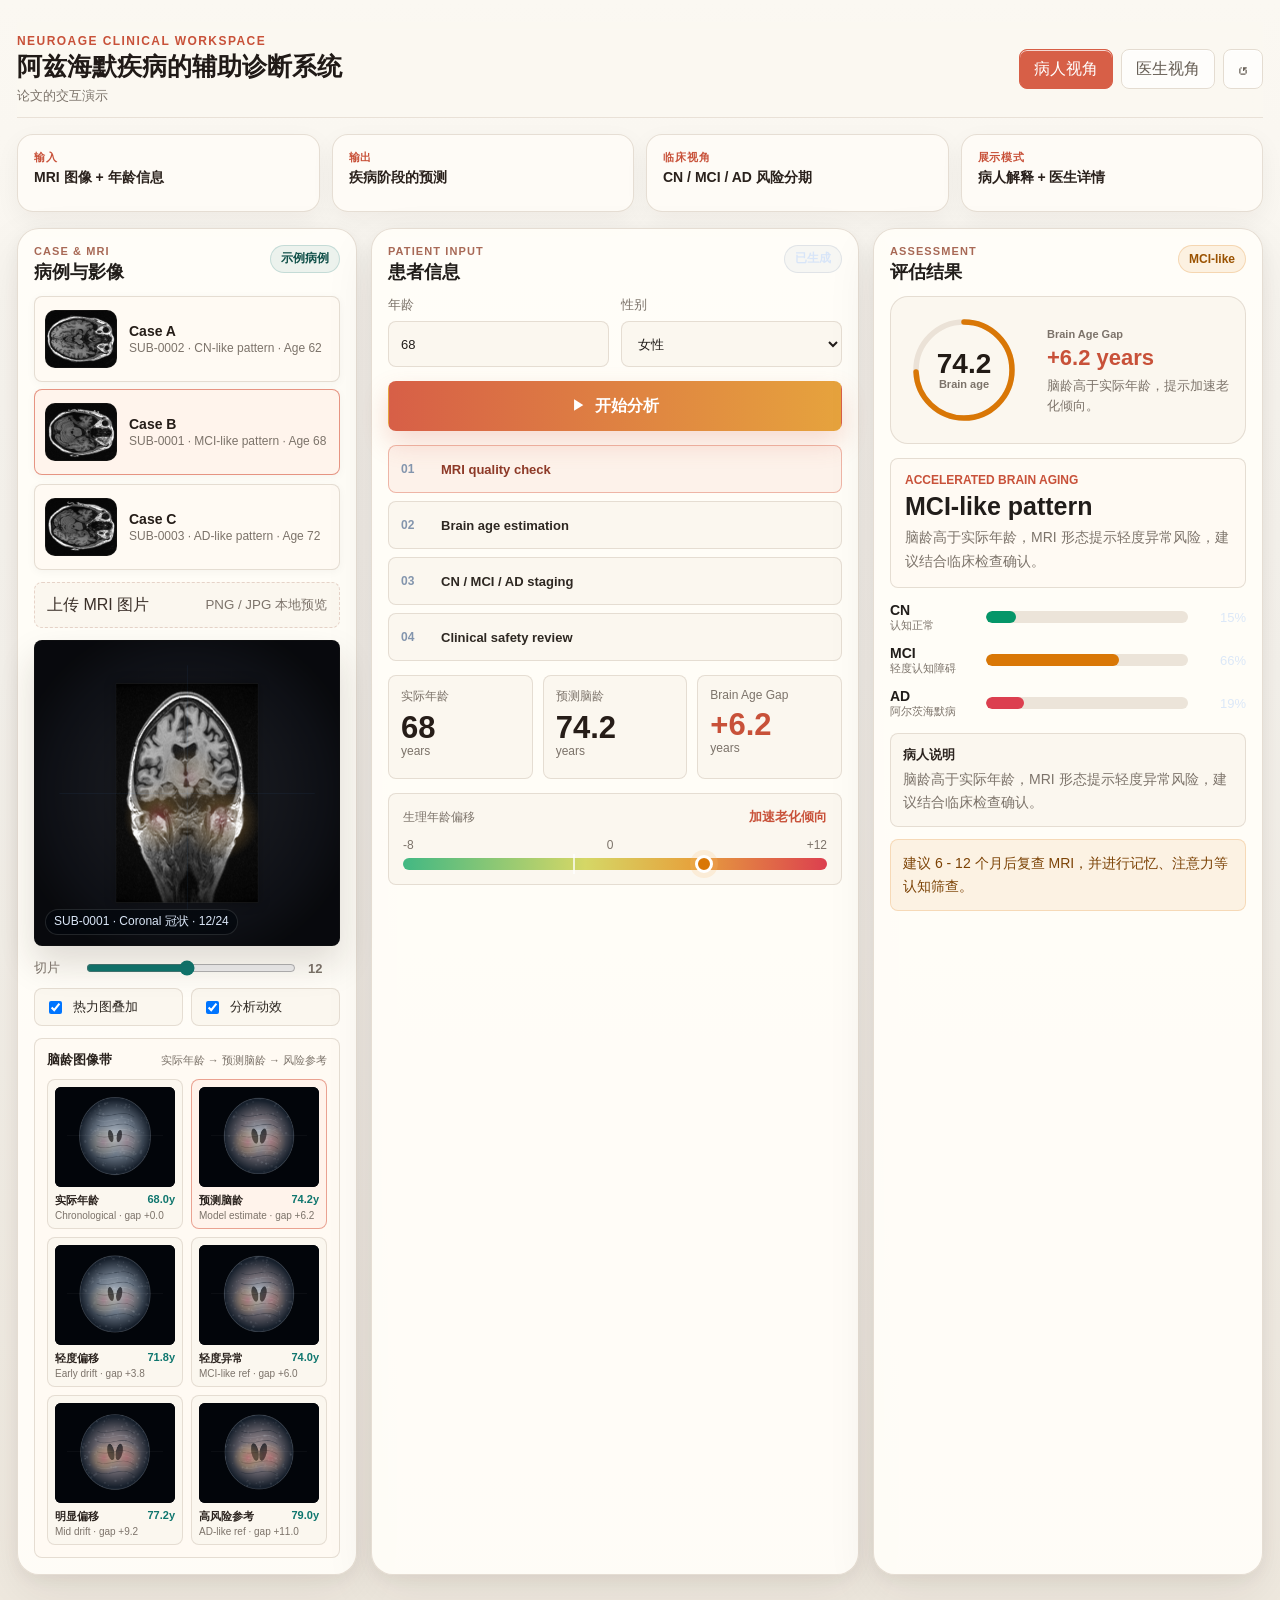
==== miccai-demo/index.html @ 07d7e616 "Add MICCAI demo page" ====
<!DOCTYPE html>
<html lang="zh-CN">
<head>
  <meta charset="UTF-8" />
  <meta name="viewport" content="width=device-width, initial-scale=1.0" />
  <title>阿兹海默疾病的辅助诊断系统</title>
  <link rel="icon" href="data:image/svg+xml,%3Csvg xmlns='http://www.w3.org/2000/svg' viewBox='0 0 64 64'%3E%3Crect width='64' height='64' rx='14' fill='%23101a2b'/%3E%3Cpath d='M18 36c0-10 7-18 16-18s16 8 16 18-7 16-16 16-16-6-16-16Z' fill='%2334d1c3' fill-opacity='.2'/%3E%3Cpath d='M26 42c0-5 3-10 6-10s6 5 6 10-3 8-6 8-6-3-6-8Z' fill='%234da3ff'/%3E%3Cpath d='M32 16v32' stroke='%23e9f1fb' stroke-width='2' stroke-linecap='round' opacity='.5'/%3E%3C/svg%3E" />
  <link rel="stylesheet" href="./styles.css" />
</head>
<body>
  <div class="app">
    <header class="topbar">
      <div>
        <p class="product-kicker">NeuroAge Clinical Workspace</p>
        <h1>阿兹海默疾病的辅助诊断系统</h1>
        <p class="top-subtitle">论文的交互演示</p>
      </div>
      <div class="top-actions" aria-label="视角切换">
        <button class="mode-button active" type="button" data-view="patient">病人视角</button>
        <button class="mode-button" type="button" data-view="doctor">医生视角</button>
        <button class="icon-button" id="resetBtn" type="button" title="重置病例">↺</button>
      </div>
    </header>

    <section class="intro-panel" aria-label="产品说明">
      <div>
        <span>输入</span>
        <strong>MRI 图像 + 年龄信息</strong>
      </div>
      <div>
        <span>输出</span>
        <strong>疾病阶段的预测</strong>
      </div>
      <div>
        <span>临床视角</span>
        <strong>CN / MCI / AD 风险分期</strong>
      </div>
      <div>
        <span>展示模式</span>
        <strong>病人解释 + 医生详情</strong>
      </div>
    </section>

    <main class="workspace">
      <aside class="panel case-panel" aria-label="病例与影像">
        <div class="panel-head">
          <div>
            <span class="section-label">Case & MRI</span>
            <h2>病例与影像</h2>
          </div>
          <span class="status-chip" id="dataMode">示例病例</span>
        </div>

        <div class="case-list" id="caseList"></div>

        <label class="upload-target" for="mriUpload">
          <span>上传 MRI 图片</span>
          <small>PNG / JPG 本地预览</small>
        </label>
        <input id="mriUpload" type="file" accept="image/*" hidden />

        <div class="viewer-shell">
          <canvas id="mriCanvas" width="680" height="680" aria-label="MRI 影像预览"></canvas>
          <div class="viewer-badge" id="viewerBadge">Axial slice 12 / 24</div>
        </div>

        <div class="control-row">
          <label for="sliceRange">切片</label>
          <input id="sliceRange" type="range" min="1" max="24" value="12" />
          <strong id="sliceValue">12</strong>
        </div>

        <div class="switch-grid">
          <label class="switch-line">
            <input id="heatmapToggle" type="checkbox" checked />
            <span>热力图叠加</span>
          </label>
          <label class="switch-line">
            <input id="motionToggle" type="checkbox" checked />
            <span>分析动效</span>
          </label>
        </div>

        <div class="brain-gallery">
          <div class="gallery-head">
            <span>脑龄图像带</span>
            <small id="atlasHint">实际年龄 → 预测脑龄 → 风险参考</small>
          </div>
          <div class="thumbnail-grid" id="brainAgeGallery" aria-label="脑龄图像缩略图"></div>
        </div>
      </aside>

      <section class="panel input-panel" aria-label="患者信息与分析">
        <div class="panel-head">
          <div>
            <span class="section-label">Patient Input</span>
            <h2>患者信息</h2>
          </div>
          <span class="status-chip quiet" id="analysisState">待分析</span>
        </div>

        <div class="form-grid">
          <label class="field">
            <span>年龄</span>
            <input id="ageInput" type="number" min="35" max="95" value="68" />
          </label>
          <label class="field">
            <span>性别</span>
            <select id="sexInput">
              <option value="female">女性</option>
              <option value="male">男性</option>
            </select>
          </label>
        </div>

        <button class="primary-button" id="analyzeBtn" type="button">
          <span class="play-mark">▶</span>
          开始分析
        </button>

        <div class="pipeline" id="pipeline">
          <div class="pipeline-step active" data-step="0">
            <span>01</span>
            <strong>MRI quality check</strong>
          </div>
          <div class="pipeline-step" data-step="1">
            <span>02</span>
            <strong>Brain age estimation</strong>
          </div>
          <div class="pipeline-step" data-step="2">
            <span>03</span>
            <strong>CN / MCI / AD staging</strong>
          </div>
          <div class="pipeline-step" data-step="3">
            <span>04</span>
            <strong>Clinical safety review</strong>
          </div>
        </div>

        <div class="metrics-strip">
          <div class="metric-tile">
            <span>实际年龄</span>
            <strong id="chronAge">68</strong>
            <small>years</small>
          </div>
          <div class="metric-tile">
            <span>预测脑龄</span>
            <strong id="brainAge">74.2</strong>
            <small>years</small>
          </div>
          <div class="metric-tile accent">
            <span>Brain Age Gap</span>
            <strong id="brainGap">+6.2</strong>
            <small>years</small>
          </div>
        </div>

        <div class="brain-age-track">
          <div class="track-head">
            <span>生理年龄偏移</span>
            <strong id="gapLabel">加速老化倾向</strong>
          </div>
          <div class="axis">
            <span>-8</span>
            <span>0</span>
            <span>+12</span>
          </div>
          <div class="track">
            <div class="zero-line"></div>
            <div class="gap-marker" id="gapMarker"></div>
          </div>
        </div>
      </section>

      <aside class="panel result-panel" aria-label="评估结果">
        <div class="panel-head">
          <div>
            <span class="section-label">Assessment</span>
            <h2>评估结果</h2>
          </div>
          <span class="risk-chip" id="riskChip">MCI-like</span>
        </div>

        <div class="age-summary-card">
          <div class="age-ring">
            <svg viewBox="0 0 150 150" aria-hidden="true">
              <circle cx="75" cy="75" r="61" class="age-ring-bg"></circle>
              <circle cx="75" cy="75" r="61" class="age-ring-fg" id="ageArc"></circle>
            </svg>
            <div class="age-ring-center">
              <strong id="ringAge">74.2</strong>
              <span>Brain age</span>
            </div>
          </div>
          <div class="age-summary-copy">
            <span>Brain Age Gap</span>
            <strong id="ringGap">+6.2 years</strong>
            <p id="ringCopy">脑龄高于实际年龄，提示加速老化倾向。</p>
          </div>
        </div>

        <div class="result-hero">
          <span id="stateLabel">Accelerated brain aging</span>
          <strong id="finalLabel">MCI-like pattern</strong>
          <p id="summaryText">当前 MRI 形态与脑龄偏移提示轻度异常风险，建议结合认知量表和临床检查进一步评估。</p>
        </div>

        <div class="probability-panel">
          <div class="prob-row">
            <div><strong>CN</strong><span>认知正常</span></div>
            <div class="bar"><i id="barCN"></i></div>
            <em id="probCN">18%</em>
          </div>
          <div class="prob-row">
            <div><strong>MCI</strong><span>轻度认知障碍</span></div>
            <div class="bar"><i id="barMCI"></i></div>
            <em id="probMCI">63%</em>
          </div>
          <div class="prob-row">
            <div><strong>AD</strong><span>阿尔茨海默病</span></div>
            <div class="bar"><i id="barAD"></i></div>
            <em id="probAD">19%</em>
          </div>
        </div>

        <div class="view-panel" id="patientView">
          <div class="clinical-note">
            <strong>病人说明</strong>
            <p id="patientNote">这不是临床诊断，而是基于 MRI 形态和年龄信息生成的脑健康风险提示。</p>
          </div>
          <div class="recommendation" id="patientRecommendation">建议 6 - 12 个月后复查 MRI，并进行记忆、注意力等认知筛查。</div>
        </div>

        <div class="view-panel hidden" id="doctorView">
          <div class="doctor-grid">
            <div><span>置信度</span><strong id="confidenceVal">0.81</strong></div>
            <div><span>AD 排除 NPV</span><strong id="npvVal">96.5%</strong></div>
            <div><span>严重错分风险</span><strong id="catRiskVal">2.1%</strong></div>
            <div><span>Clinical cost</span><strong id="costVal">0.143</strong></div>
          </div>
          <div class="doctor-detail">
            <strong>关注区域</strong>
            <p id="regionText">海马旁回、内侧颞叶、侧脑室周围区域。</p>
          </div>
          <div class="doctor-detail">
            <strong>个体化提示</strong>
            <p id="promptText">Female subject, age 68, undergoing brain MRI for cognitive assessment.</p>
          </div>
          <div class="region-grid" id="regionGrid" aria-label="脑区归因"></div>
        </div>
      </aside>
    </main>
  </div>

  <script src="./app.js"></script>
</body>
</html>
---- miccai-demo/styles.css ----
:root {
  --bg: #08111f;
  --panel: #101a2b;
  --panel-soft: #142033;
  --text: #e9f1fb;
  --muted: #91a2ba;
  --line: #25334a;
  --blue: #4da3ff;
  --cyan: #34d1c3;
  --green: #56d889;
  --amber: #ffbd6a;
  --red: #ff6678;
  --shadow: 0 18px 42px rgba(0, 0, 0, .28);
}

* {
  box-sizing: border-box;
}

html,
body {
  min-height: 100%;
}

body {
  margin: 0;
  color: var(--text);
  background: #08111f;
  font-family: Inter, -apple-system, BlinkMacSystemFont, "Segoe UI", "PingFang SC", "Microsoft YaHei", sans-serif;
  letter-spacing: 0;
}

button,
input,
select {
  font: inherit;
}

button {
  cursor: pointer;
}

.app {
  width: min(1480px, calc(100vw - 32px));
  margin: 0 auto;
  padding: 22px 0 28px;
}

.topbar {
  display: flex;
  align-items: center;
  justify-content: space-between;
  gap: 18px;
  min-height: 78px;
  margin-bottom: 16px;
}

.product-kicker {
  margin: 0 0 4px;
  color: var(--cyan);
  font-size: 12px;
  font-weight: 700;
  text-transform: uppercase;
}

h1,
h2 {
  margin: 0;
  line-height: 1.15;
  letter-spacing: 0;
}

h1 {
  font-size: 26px;
  font-weight: 760;
}

h2 {
  font-size: 18px;
}

.top-actions {
  display: flex;
  align-items: center;
  gap: 8px;
  flex-wrap: wrap;
}

.mode-button,
.icon-button,
.primary-button {
  border: 1px solid var(--line);
  color: var(--text);
  background: #111c2e;
  border-radius: 8px;
  min-height: 40px;
}

.mode-button {
  padding: 0 14px;
  color: var(--muted);
}

.mode-button.active {
  color: #07121d;
  background: var(--cyan);
  border-color: var(--cyan);
}

.icon-button {
  width: 40px;
  font-size: 20px;
}

.workspace {
  display: grid;
  grid-template-columns: 320px minmax(420px, 1fr) 390px;
  gap: 14px;
}

.panel {
  background: linear-gradient(180deg, #101a2b, #0c1524);
  border: 1px solid var(--line);
  border-radius: 8px;
  box-shadow: var(--shadow);
  padding: 16px;
  min-width: 0;
}

.panel-head {
  display: flex;
  align-items: flex-start;
  justify-content: space-between;
  gap: 12px;
  margin-bottom: 14px;
}

.section-label {
  display: block;
  color: var(--muted);
  font-size: 11px;
  font-weight: 700;
  text-transform: uppercase;
  margin-bottom: 5px;
}

.status-chip,
.risk-chip {
  display: inline-flex;
  align-items: center;
  justify-content: center;
  min-height: 28px;
  padding: 0 10px;
  white-space: nowrap;
  color: #dff9f5;
  background: rgba(52, 209, 195, .12);
  border: 1px solid rgba(52, 209, 195, .28);
  border-radius: 999px;
  font-size: 12px;
  font-weight: 700;
}

.status-chip.quiet {
  color: #d8e5f8;
  background: rgba(145, 162, 186, .08);
  border-color: rgba(145, 162, 186, .22);
}

.risk-chip.high {
  color: #ffe3e7;
  background: rgba(255, 102, 120, .13);
  border-color: rgba(255, 102, 120, .38);
}

.risk-chip.medium {
  color: #fff0dd;
  background: rgba(255, 189, 106, .13);
  border-color: rgba(255, 189, 106, .35);
}

.risk-chip.low {
  color: #e7fff0;
  background: rgba(86, 216, 137, .13);
  border-color: rgba(86, 216, 137, .35);
}

.case-list {
  display: grid;
  gap: 8px;
  margin-bottom: 12px;
}

.case-button {
  width: 100%;
  border: 1px solid var(--line);
  border-radius: 8px;
  background: rgba(255, 255, 255, .03);
  color: var(--text);
  padding: 11px 12px;
  text-align: left;
  transition: .18s ease;
}

.case-button strong {
  display: block;
  font-size: 14px;
  margin-bottom: 2px;
}

.case-button span {
  color: var(--muted);
  font-size: 12px;
}

.case-button.active,
.case-button:hover {
  border-color: rgba(77, 163, 255, .65);
  background: rgba(77, 163, 255, .09);
}

.upload-target {
  display: flex;
  align-items: center;
  justify-content: space-between;
  gap: 10px;
  min-height: 46px;
  margin-bottom: 12px;
  padding: 0 12px;
  border: 1px dashed rgba(145, 162, 186, .42);
  border-radius: 8px;
  background: rgba(255, 255, 255, .025);
  color: #dce8f8;
  cursor: pointer;
}

.upload-target small {
  color: var(--muted);
}

.viewer-shell {
  position: relative;
  overflow: hidden;
  border: 1px solid var(--line);
  border-radius: 8px;
  background: #02050a;
  aspect-ratio: 1;
}

#mriCanvas {
  display: block;
  width: 100%;
  height: 100%;
}

.viewer-badge {
  position: absolute;
  left: 10px;
  bottom: 10px;
  min-height: 26px;
  padding: 3px 8px;
  border-radius: 999px;
  color: #dbe7f8;
  background: rgba(2, 6, 12, .68);
  border: 1px solid rgba(255, 255, 255, .12);
  font-size: 12px;
}

.control-row {
  display: grid;
  grid-template-columns: 40px 1fr 32px;
  align-items: center;
  gap: 10px;
  margin-top: 12px;
  color: var(--muted);
  font-size: 13px;
}

input[type="range"] {
  accent-color: var(--cyan);
}

.switch-grid {
  display: grid;
  grid-template-columns: 1fr 1fr;
  gap: 8px;
  margin-top: 10px;
}

.switch-line {
  display: flex;
  align-items: center;
  gap: 8px;
  min-height: 38px;
  padding: 0 10px;
  border: 1px solid var(--line);
  border-radius: 8px;
  color: #d9e5f5;
  background: rgba(255, 255, 255, .03);
  font-size: 13px;
}

.brain-gallery {
  margin-top: 12px;
  padding: 12px;
  border: 1px solid var(--line);
  border-radius: 8px;
  background: rgba(255, 255, 255, .025);
}

.gallery-head {
  display: flex;
  align-items: center;
  justify-content: space-between;
  gap: 10px;
  margin-bottom: 10px;
}

.gallery-head span {
  color: #dce8f8;
  font-size: 13px;
  font-weight: 800;
}

.gallery-head small {
  color: var(--muted);
  font-size: 11px;
  text-align: right;
}

.thumbnail-grid {
  display: grid;
  grid-template-columns: repeat(2, minmax(0, 1fr));
  gap: 8px;
}

.thumb-card {
  min-width: 0;
  padding: 7px;
  border: 1px solid rgba(145, 162, 186, .22);
  border-radius: 8px;
  background: rgba(8, 17, 31, .65);
  color: var(--text);
  text-align: left;
  transition: .18s ease;
}

.thumb-card:hover,
.thumb-card.active {
  border-color: rgba(52, 209, 195, .62);
  background: rgba(52, 209, 195, .08);
}

.thumb-card canvas {
  display: block;
  width: 100%;
  aspect-ratio: 1.2;
  border-radius: 6px;
  background: #02050a;
}

.thumb-title {
  display: flex;
  justify-content: space-between;
  gap: 6px;
  margin-top: 6px;
  color: #e5eefc;
  font-size: 11px;
  font-weight: 800;
}

.thumb-title em {
  color: var(--cyan);
  font-style: normal;
  white-space: nowrap;
}

.thumb-sub {
  display: block;
  margin-top: 2px;
  color: var(--muted);
  font-size: 10px;
  white-space: nowrap;
  overflow: hidden;
  text-overflow: ellipsis;
}

.form-grid {
  display: grid;
  grid-template-columns: 1fr 1fr;
  gap: 12px;
}

.field {
  display: grid;
  gap: 7px;
  color: var(--muted);
  font-size: 13px;
}

.field input,
.field select {
  width: 100%;
  min-height: 46px;
  padding: 0 12px;
  border: 1px solid var(--line);
  border-radius: 8px;
  color: var(--text);
  background: #0c1524;
  outline: none;
}

.field input:focus,
.field select:focus {
  border-color: rgba(77, 163, 255, .72);
}

.primary-button {
  display: flex;
  align-items: center;
  justify-content: center;
  gap: 10px;
  width: 100%;
  min-height: 50px;
  margin: 14px 0;
  border-color: rgba(52, 209, 195, .4);
  color: #06131b;
  background: linear-gradient(90deg, var(--cyan), #78e0a0);
  font-weight: 800;
}

.primary-button:disabled {
  cursor: wait;
  opacity: .68;
}

.play-mark {
  font-size: 13px;
}

.pipeline {
  display: grid;
  gap: 8px;
}

.pipeline-step {
  display: grid;
  grid-template-columns: 40px 1fr;
  align-items: center;
  min-height: 48px;
  padding: 0 12px;
  border: 1px solid var(--line);
  border-radius: 8px;
  color: var(--muted);
  background: rgba(255, 255, 255, .025);
  transition: .18s ease;
}

.pipeline-step span {
  font-size: 12px;
  font-weight: 800;
  color: #8395ad;
}

.pipeline-step strong {
  font-size: 13px;
  color: inherit;
}

.pipeline-step.active {
  color: #e9fbff;
  border-color: rgba(77, 163, 255, .52);
  background: rgba(77, 163, 255, .09);
}

.pipeline-step.done {
  color: #e7fff0;
  border-color: rgba(86, 216, 137, .36);
  background: rgba(86, 216, 137, .08);
}

.metrics-strip {
  display: grid;
  grid-template-columns: repeat(3, 1fr);
  gap: 10px;
  margin-top: 14px;
}

.metric-tile {
  min-height: 104px;
  padding: 12px;
  border: 1px solid var(--line);
  border-radius: 8px;
  background: rgba(255, 255, 255, .03);
}

.metric-tile span,
.metric-tile small {
  display: block;
  color: var(--muted);
  font-size: 12px;
}

.metric-tile strong {
  display: block;
  margin: 7px 0 1px;
  font-size: 31px;
  line-height: 1;
  letter-spacing: 0;
}

.metric-tile.accent strong {
  color: var(--amber);
}

.brain-age-track {
  margin-top: 14px;
  padding: 14px;
  border: 1px solid var(--line);
  border-radius: 8px;
  background: rgba(255, 255, 255, .025);
}

.track-head,
.axis {
  display: flex;
  align-items: center;
  justify-content: space-between;
  gap: 10px;
}

.track-head span,
.axis {
  color: var(--muted);
  font-size: 12px;
}

.track-head strong {
  color: #f9e1bc;
  font-size: 13px;
}

.axis {
  margin: 12px 0 6px;
}

.track {
  position: relative;
  height: 12px;
  border-radius: 999px;
  background: linear-gradient(90deg, var(--green), #d6e36a 42%, var(--amber) 68%, var(--red));
}

.zero-line {
  position: absolute;
  left: 40%;
  top: -4px;
  width: 2px;
  height: 20px;
  background: #fff;
  opacity: .72;
}

.gap-marker {
  position: absolute;
  top: 50%;
  left: 65%;
  width: 18px;
  height: 18px;
  border: 3px solid #fff;
  border-radius: 50%;
  background: var(--amber);
  transform: translate(-50%, -50%);
  box-shadow: 0 0 0 5px rgba(255, 189, 106, .18);
}

.result-hero {
  padding: 14px;
  border: 1px solid var(--line);
  border-radius: 8px;
  background: #0c1524;
}

.result-hero span {
  display: block;
  color: var(--cyan);
  font-size: 12px;
  font-weight: 800;
  text-transform: uppercase;
}

.result-hero strong {
  display: block;
  margin: 5px 0 6px;
  font-size: 25px;
  line-height: 1.12;
}

.result-hero p,
.clinical-note p,
.doctor-detail p {
  margin: 0;
  color: var(--muted);
  font-size: 14px;
  line-height: 1.65;
}

.probability-panel {
  display: grid;
  gap: 12px;
  margin: 14px 0;
}

.prob-row {
  display: grid;
  grid-template-columns: 86px 1fr 48px;
  align-items: center;
  gap: 10px;
}

.prob-row div:first-child strong,
.prob-row div:first-child span {
  display: block;
}

.prob-row div:first-child strong {
  font-size: 14px;
}

.prob-row div:first-child span {
  color: var(--muted);
  font-size: 11px;
}

.bar {
  overflow: hidden;
  height: 12px;
  border-radius: 999px;
  background: rgba(255, 255, 255, .08);
}

.bar i {
  display: block;
  width: 0;
  height: 100%;
  border-radius: inherit;
  transition: width .42s ease;
}

#barCN {
  background: var(--green);
}

#barMCI {
  background: var(--amber);
}

#barAD {
  background: var(--red);
}

.prob-row em {
  color: #dce8f8;
  font-style: normal;
  font-size: 13px;
  text-align: right;
}

.view-panel {
  display: grid;
  gap: 12px;
}

.hidden {
  display: none;
}

.clinical-note,
.recommendation,
.doctor-detail {
  padding: 12px;
  border: 1px solid var(--line);
  border-radius: 8px;
  background: rgba(255, 255, 255, .025);
}

.clinical-note strong,
.doctor-detail strong {
  display: block;
  margin-bottom: 4px;
  color: #dce8f8;
  font-size: 13px;
}

.recommendation {
  color: #f6e5cb;
  background: rgba(255, 189, 106, .08);
  border-color: rgba(255, 189, 106, .24);
  font-size: 14px;
  line-height: 1.65;
}

.doctor-grid {
  display: grid;
  grid-template-columns: 1fr 1fr;
  gap: 8px;
}

.doctor-grid div {
  min-height: 76px;
  padding: 10px;
  border: 1px solid var(--line);
  border-radius: 8px;
  background: rgba(255, 255, 255, .025);
}

.doctor-grid span {
  display: block;
  color: var(--muted);
  font-size: 12px;
}

.doctor-grid strong {
  display: block;
  margin-top: 7px;
  font-size: 22px;
}

.motion .metric-tile,
.motion .result-hero,
.motion .probability-panel,
.motion .view-panel {
  animation: liftIn .32s ease both;
}

@keyframes liftIn {
  from {
    opacity: .45;
    transform: translateY(5px);
  }
  to {
    opacity: 1;
    transform: translateY(0);
  }
}

@media (max-width: 1160px) {
  .workspace {
    grid-template-columns: 310px 1fr;
  }

  .result-panel {
    grid-column: 1 / -1;
  }
}

@media (max-width: 820px) {
  .app {
    width: min(100vw - 20px, 720px);
    padding-top: 14px;
  }

  .topbar,
  .workspace {
    display: grid;
    grid-template-columns: 1fr;
  }

  .top-actions {
    justify-content: stretch;
  }

  .mode-button {
    flex: 1;
  }

  h1 {
    font-size: 22px;
  }

  .form-grid,
  .metrics-strip,
  .switch-grid,
  .thumbnail-grid,
  .doctor-grid {
    grid-template-columns: 1fr;
  }

  .prob-row {
    grid-template-columns: 74px 1fr 42px;
  }
}

/* Reference-inspired visual fusion */
:root {
  --bg: #f6f3ed;
  --panel: #fffdf8;
  --panel-soft: #f7f2ea;
  --text: #211d1a;
  --muted: #7c736a;
  --line: #e4dcd1;
  --blue: #2563eb;
  --cyan: #0f766e;
  --green: #059669;
  --amber: #d97706;
  --red: #dc3f4f;
  --shadow: 0 18px 50px rgba(38, 28, 18, .08), 0 5px 16px rgba(38, 28, 18, .05);
}

body {
  color: var(--text);
  background:
    linear-gradient(180deg, #fbf8f2 0%, #f6f3ed 42%, #efe9df 100%);
}

.app {
  width: min(1360px, calc(100vw - 34px));
}

.topbar {
  position: sticky;
  top: 0;
  z-index: 30;
  min-height: 72px;
  padding: 12px 0;
  background: rgba(251, 248, 242, .86);
  backdrop-filter: blur(18px);
  border-bottom: 1px solid rgba(228, 220, 209, .82);
}

.product-kicker {
  color: #c85139;
  letter-spacing: .12em;
}

h1 {
  font-size: 25px;
  color: #201a17;
}

.top-subtitle {
  margin: 6px 0 0;
  max-width: 620px;
  color: var(--muted);
  font-size: 13px;
}

.mode-button,
.icon-button {
  background: rgba(255, 255, 255, .72);
  border-color: var(--line);
  color: #665e55;
  box-shadow: 0 1px 0 rgba(255, 255, 255, .75) inset;
}

.mode-button.active {
  color: #fff;
  background: #d75f47;
  border-color: #d75f47;
}

.intro-panel {
  display: grid;
  grid-template-columns: repeat(4, minmax(0, 1fr));
  gap: 12px;
  margin: 8px 0 16px;
}

.intro-panel div {
  min-height: 78px;
  padding: 15px 16px;
  border: 1px solid rgba(228, 220, 209, .92);
  border-radius: 16px;
  background: rgba(255, 253, 248, .76);
  box-shadow: 0 8px 24px rgba(38, 28, 18, .05);
}

.intro-panel span {
  display: block;
  color: #c85139;
  font-size: 11px;
  font-weight: 800;
  letter-spacing: .08em;
  text-transform: uppercase;
  margin-bottom: 4px;
}

.intro-panel strong {
  display: block;
  color: #2a211c;
  font-size: 14px;
}

.workspace {
  grid-template-columns: 340px minmax(430px, 1fr) 390px;
  align-items: stretch;
}

.panel {
  background: rgba(255, 253, 248, .94);
  border-color: rgba(228, 220, 209, .95);
  border-radius: 22px;
  box-shadow: var(--shadow);
}

.section-label {
  color: #a86956;
  letter-spacing: .1em;
}

.status-chip,
.risk-chip {
  color: #0f4f48;
  background: rgba(15, 118, 110, .08);
  border-color: rgba(15, 118, 110, .18);
}

.risk-chip.medium {
  color: #9a5200;
  background: rgba(217, 119, 6, .09);
  border-color: rgba(217, 119, 6, .22);
}

.risk-chip.high {
  color: #b91c2b;
  background: rgba(220, 63, 79, .09);
  border-color: rgba(220, 63, 79, .24);
}

.case-list {
  grid-template-columns: 1fr;
}

.case-button {
  display: grid;
  grid-template-columns: 72px 1fr;
  align-items: center;
  gap: 12px;
  min-height: 86px;
  padding: 10px;
  background: #fffaf3;
  border-color: rgba(228, 220, 209, .95);
  color: var(--text);
  box-shadow: 0 2px 10px rgba(38, 28, 18, .04);
}

.case-button img {
  display: block;
  width: 72px;
  height: 58px;
  object-fit: cover;
  border-radius: 10px;
  background: #111;
  border: 1px solid rgba(38, 28, 18, .08);
}

.case-copy {
  min-width: 0;
}

.case-button strong {
  color: #251d18;
}

.case-button span span {
  color: var(--muted);
}

.case-button.active,
.case-button:hover {
  border-color: rgba(216, 95, 71, .64);
  background: #fff4ec;
  transform: translateY(-1px);
}

.upload-target {
  background: #fbf7ef;
  border-color: rgba(168, 105, 86, .25);
  color: #3b3029;
}

.upload-target small,
.control-row,
.gallery-head small,
.field,
.metric-tile span,
.metric-tile small,
.axis,
.result-hero p,
.clinical-note p,
.doctor-detail p,
.doctor-grid span {
  color: var(--muted);
}

.viewer-shell {
  background: #0b0d12;
  border-color: rgba(38, 28, 18, .14);
  box-shadow: 0 18px 35px rgba(38, 28, 18, .15);
}

.switch-line,
.brain-gallery,
.field input,
.field select,
.pipeline-step,
.metric-tile,
.brain-age-track,
.clinical-note,
.recommendation,
.doctor-detail,
.doctor-grid div {
  background: #fbf7ef;
  border-color: rgba(228, 220, 209, .95);
  color: #2e2822;
}

.field input,
.field select {
  color: #211d1a;
}

.field input:focus,
.field select:focus {
  border-color: rgba(216, 95, 71, .78);
  box-shadow: 0 0 0 4px rgba(216, 95, 71, .08);
}

.primary-button {
  color: #fff;
  background: linear-gradient(90deg, #d75f47, #e6a33d);
  border-color: transparent;
  box-shadow: 0 12px 26px rgba(216, 95, 71, .22);
}

.pipeline-step.active {
  color: #8e3a28;
  border-color: rgba(216, 95, 71, .42);
  background: rgba(216, 95, 71, .07);
}

.pipeline-step.done {
  color: #0f766e;
  border-color: rgba(15, 118, 110, .26);
  background: rgba(15, 118, 110, .07);
}

.metric-tile strong {
  color: #261d18;
}

.metric-tile.accent strong,
.track-head strong {
  color: #c85139;
}

.track {
  background: linear-gradient(90deg, #42b883, #d5d766 43%, #e6a33d 68%, #dc3f4f);
}

.age-summary-card {
  display: grid;
  grid-template-columns: 128px 1fr;
  gap: 14px;
  align-items: center;
  margin-bottom: 14px;
  padding: 14px;
  border-radius: 18px;
  border: 1px solid rgba(228, 220, 209, .95);
  background: #fbf7ef;
}

.age-ring {
  position: relative;
  width: 118px;
  height: 118px;
}

.age-ring svg {
  display: block;
  width: 100%;
  height: 100%;
}

.age-ring-bg,
.age-ring-fg {
  fill: none;
  stroke-width: 7;
}

.age-ring-bg {
  stroke: #ebe2d7;
}

.age-ring-fg {
  stroke: var(--amber);
  stroke-linecap: round;
  stroke-dasharray: 383.27;
  stroke-dashoffset: 383.27;
  transform: rotate(-90deg);
  transform-origin: 75px 75px;
  transition: stroke-dashoffset .8s ease, stroke .3s ease;
}

.age-ring-center {
  position: absolute;
  inset: 0;
  display: flex;
  flex-direction: column;
  align-items: center;
  justify-content: center;
}

.age-ring-center strong {
  color: #221b16;
  font-size: 28px;
  line-height: 1;
}

.age-ring-center span,
.age-summary-copy span {
  color: var(--muted);
  font-size: 11px;
  font-weight: 700;
}

.age-summary-copy strong {
  display: block;
  margin: 3px 0 5px;
  color: #c85139;
  font-size: 22px;
}

.age-summary-copy p {
  margin: 0;
  color: var(--muted);
  font-size: 13px;
  line-height: 1.55;
}

.result-hero {
  background: #fffaf3;
  border-color: rgba(228, 220, 209, .95);
}

.result-hero span {
  color: #c85139;
}

.result-hero strong {
  color: #211d1a;
}

.bar {
  background: #ece4d9;
}

.recommendation {
  color: #7c4305;
  background: rgba(217, 119, 6, .08);
  border-color: rgba(217, 119, 6, .2);
}

.brain-gallery {
  background: #fffaf3;
}

.gallery-head span,
.clinical-note strong,
.doctor-detail strong {
  color: #2c241f;
}

.thumb-card {
  background: #fbf7ef;
  border-color: rgba(228, 220, 209, .95);
  color: var(--text);
}

.thumb-card:hover,
.thumb-card.active {
  border-color: rgba(216, 95, 71, .54);
  background: #fff3eb;
}

.thumb-title {
  color: #2b231e;
}

.thumb-title em {
  color: #0f766e;
}

.region-grid {
  display: grid;
  grid-template-columns: 1fr 1fr;
  gap: 8px;
}

.region-card {
  padding: 10px;
  border: 1px solid rgba(228, 220, 209, .95);
  border-radius: 12px;
  background: #fffaf3;
}

.region-card span,
.region-card small,
.region-card strong {
  display: block;
}

.region-card span {
  color: #241d18;
  font-size: 12px;
  font-weight: 800;
}

.region-card small {
  margin-top: 2px;
  color: var(--muted);
  font-size: 10px;
}

.region-bar {
  overflow: hidden;
  height: 5px;
  margin: 8px 0 5px;
  border-radius: 999px;
  background: #ece4d9;
}

.region-bar i {
  display: block;
  height: 100%;
  border-radius: inherit;
  background: linear-gradient(90deg, #0f766e, #e6a33d, #dc3f4f);
}

.region-card strong {
  color: #c85139;
  font-size: 12px;
}

@media (max-width: 1160px) {
  .intro-panel {
    grid-template-columns: repeat(2, minmax(0, 1fr));
  }
}

@media (max-width: 820px) {
  .topbar {
    position: static;
  }

  .intro-panel,
  .region-grid {
    grid-template-columns: 1fr;
  }

  .case-button {
    grid-template-columns: 72px 1fr;
  }

  .age-summary-card {
    grid-template-columns: 1fr;
    justify-items: center;
    text-align: center;
  }
}
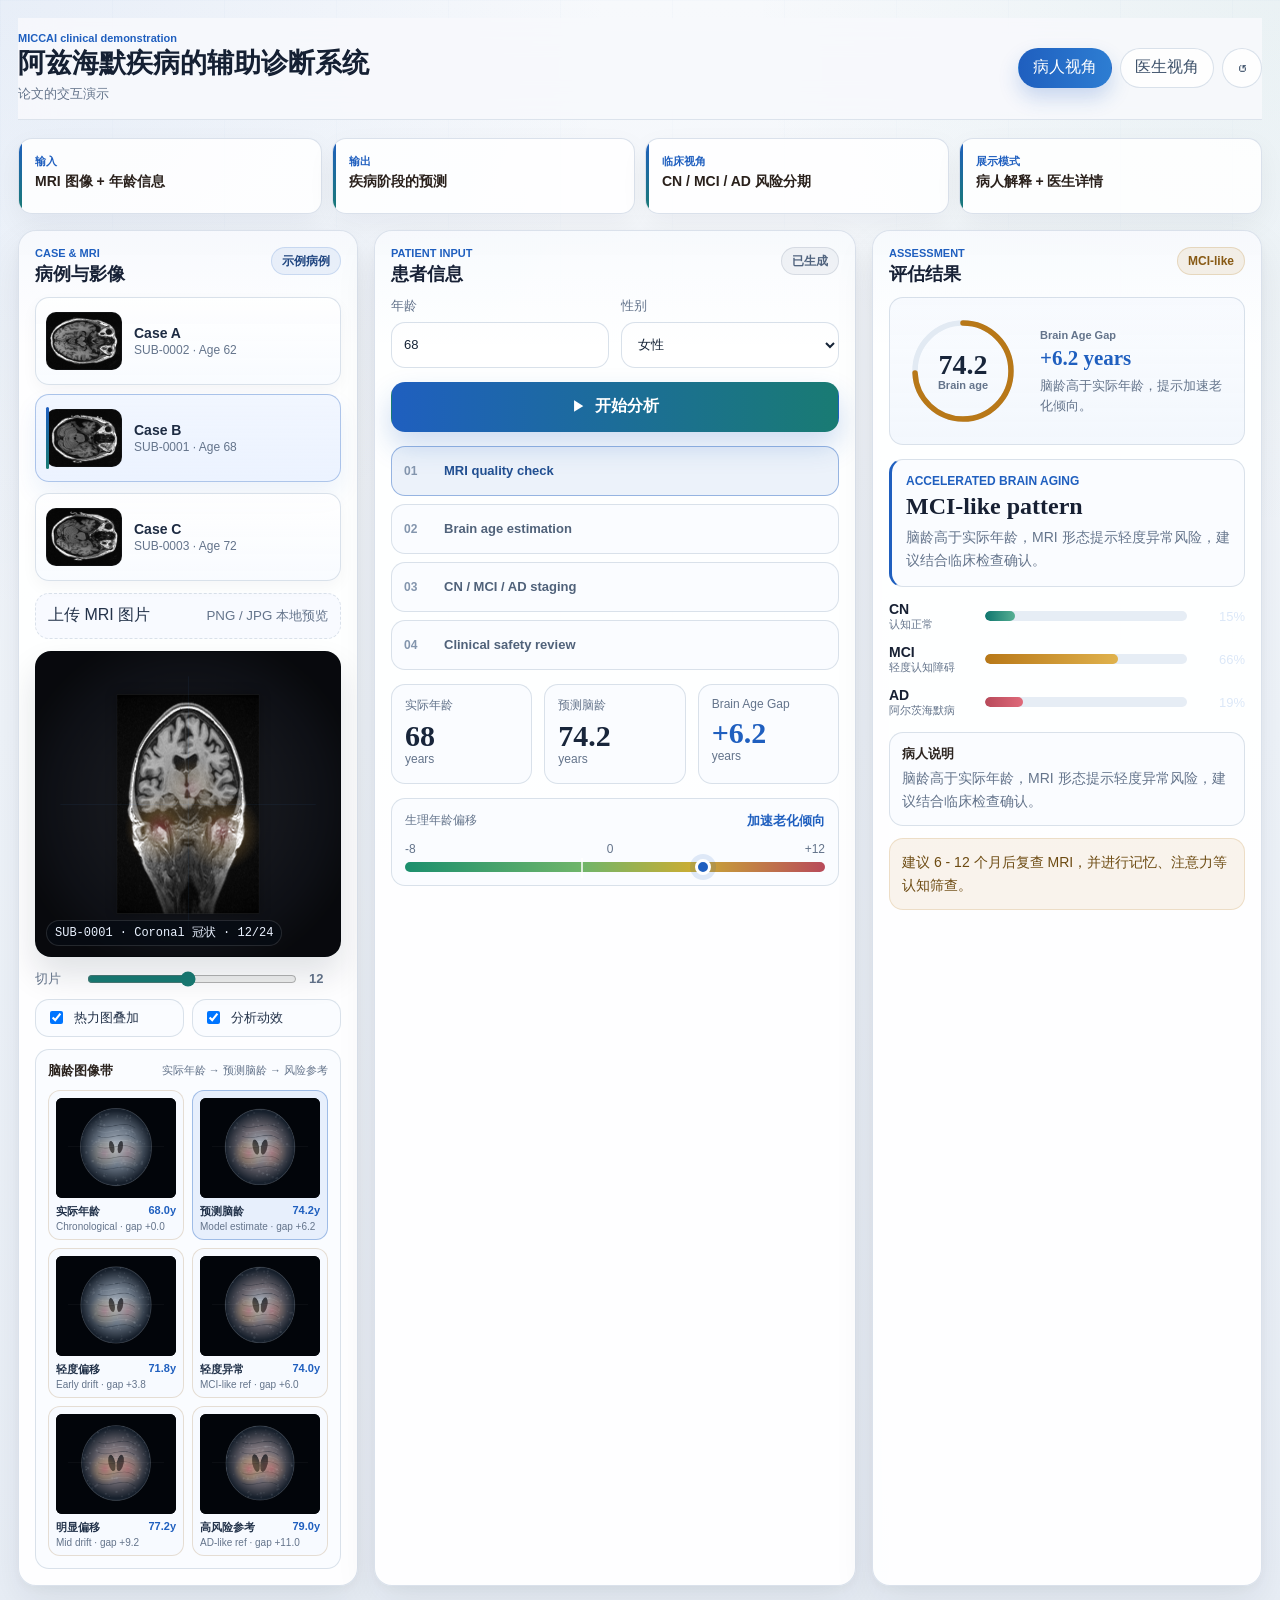
==== commit dee34a01: "Refine MICCAI demo visual design" ====
--- a/miccai-demo/index.html
+++ b/miccai-demo/index.html
@@ -11,7 +11,7 @@
   <div class="app">
     <header class="topbar">
       <div>
-        <p class="product-kicker">NeuroAge Clinical Workspace</p>
+        <p class="product-kicker">MICCAI clinical demonstration</p>
         <h1>阿兹海默疾病的辅助诊断系统</h1>
         <p class="top-subtitle">论文的交互演示</p>
       </div>
--- a/miccai-demo/styles.css
+++ b/miccai-demo/styles.css
@@ -1267,3 +1267,598 @@
     text-align: center;
   }
 }
+
+/* Academic clinical refinement */
+:root {
+  --bg: #f4f7fb;
+  --panel: rgba(255, 255, 255, .92);
+  --panel-soft: #f8fbff;
+  --text: #172033;
+  --muted: #64748b;
+  --line: #d8e0ea;
+  --blue: #1f5fbf;
+  --cyan: #197b73;
+  --green: #169372;
+  --amber: #b87818;
+  --red: #b84a5a;
+  --shadow: 0 18px 42px rgba(11, 24, 40, .08), 0 4px 12px rgba(11, 24, 40, .04);
+}
+
+html {
+  background: var(--bg);
+}
+
+body {
+  color: var(--text);
+  background:
+    radial-gradient(circle at top left, rgba(31, 95, 191, .07), transparent 30%),
+    radial-gradient(circle at 100% 0%, rgba(25, 123, 115, .06), transparent 26%),
+    linear-gradient(180deg, #f7f9fc 0%, #eff4fa 45%, #e8eef6 100%);
+  font-family: Inter, -apple-system, BlinkMacSystemFont, "Segoe UI", "PingFang SC", "Microsoft YaHei", sans-serif;
+  letter-spacing: 0;
+}
+
+body::before {
+  content: "";
+  position: fixed;
+  inset: 0;
+  pointer-events: none;
+  background-image:
+    linear-gradient(rgba(31, 95, 191, .035) 1px, transparent 1px),
+    linear-gradient(90deg, rgba(31, 95, 191, .035) 1px, transparent 1px);
+  background-size: 100% 100%, 112px 112px;
+  mask-image: linear-gradient(180deg, rgba(0, 0, 0, .42), rgba(0, 0, 0, .08) 60%, transparent 100%);
+}
+
+.app {
+  width: min(1440px, calc(100vw - 36px));
+  padding-top: 18px;
+}
+
+.topbar {
+  position: sticky;
+  top: 0;
+  z-index: 30;
+  margin-bottom: 18px;
+  padding: 14px 0 16px;
+  background: rgba(247, 249, 252, .88);
+  backdrop-filter: blur(16px);
+  border-bottom: 1px solid rgba(216, 224, 234, .86);
+}
+
+.product-kicker,
+.section-label,
+.intro-panel span,
+.status-chip,
+.risk-chip,
+.mode-button {
+  letter-spacing: 0;
+}
+
+.product-kicker {
+  color: var(--blue);
+  font-size: 11px;
+  font-weight: 800;
+  text-transform: none;
+}
+
+h1,
+h2,
+.result-hero strong,
+.age-summary-copy strong,
+.age-ring-center strong,
+.metric-tile strong {
+  font-family: "Songti SC", "Noto Serif SC", "Source Han Serif SC", Georgia, serif;
+  letter-spacing: 0;
+}
+
+h1 {
+  font-size: 27px;
+  font-weight: 700;
+  color: #152033;
+}
+
+h2 {
+  font-size: 18px;
+  font-weight: 700;
+}
+
+.top-subtitle {
+  margin: 6px 0 0;
+  max-width: 640px;
+  color: var(--muted);
+  font-size: 13px;
+}
+
+.mode-button,
+.icon-button {
+  min-height: 40px;
+  border-radius: 999px;
+  background: rgba(255, 255, 255, .8);
+  border-color: rgba(216, 224, 234, .96);
+  color: #3d516a;
+  box-shadow: 0 1px 0 rgba(255, 255, 255, .8) inset;
+}
+
+.mode-button.active {
+  color: #fff;
+  background: linear-gradient(90deg, var(--blue), #2d7dd2);
+  border-color: transparent;
+  box-shadow: 0 10px 20px rgba(31, 95, 191, .22);
+}
+
+.icon-button {
+  width: 40px;
+  font-size: 18px;
+}
+
+.intro-panel {
+  gap: 10px;
+  margin: 10px 0 16px;
+}
+
+.intro-panel div {
+  position: relative;
+  overflow: hidden;
+  min-height: 76px;
+  padding: 15px 16px;
+  border: 1px solid rgba(216, 224, 234, .95);
+  border-radius: 14px;
+  background: rgba(255, 255, 255, .86);
+  box-shadow: 0 10px 28px rgba(11, 24, 40, .05);
+}
+
+.intro-panel div::before {
+  content: "";
+  position: absolute;
+  inset: 0 auto 0 0;
+  width: 3px;
+  background: linear-gradient(180deg, var(--blue), var(--cyan));
+}
+
+.intro-panel span {
+  color: var(--blue);
+}
+
+.workspace {
+  gap: 16px;
+  align-items: stretch;
+}
+
+.panel {
+  position: relative;
+  overflow: hidden;
+  border-radius: 18px;
+  background: var(--panel);
+  border-color: rgba(216, 224, 234, .94);
+  box-shadow: var(--shadow);
+}
+
+.panel::before {
+  content: "";
+  position: absolute;
+  inset: 0;
+  pointer-events: none;
+  background: linear-gradient(180deg, rgba(31, 95, 191, .03), transparent 120px);
+}
+
+.panel-head {
+  margin-bottom: 12px;
+}
+
+.section-label {
+  color: var(--blue);
+  font-size: 11px;
+  font-weight: 800;
+  text-transform: uppercase;
+}
+
+.status-chip,
+.risk-chip {
+  border-radius: 999px;
+  background: rgba(31, 95, 191, .08);
+  border-color: rgba(31, 95, 191, .16);
+  color: #20457f;
+}
+
+.status-chip.quiet {
+  background: rgba(100, 116, 139, .08);
+  border-color: rgba(100, 116, 139, .18);
+  color: #52647d;
+}
+
+.risk-chip.low {
+  background: rgba(22, 147, 114, .08);
+  border-color: rgba(22, 147, 114, .16);
+  color: #126652;
+}
+
+.risk-chip.medium {
+  background: rgba(184, 120, 24, .1);
+  border-color: rgba(184, 120, 24, .2);
+  color: #8a5a10;
+}
+
+.risk-chip.high {
+  background: rgba(184, 74, 90, .1);
+  border-color: rgba(184, 74, 90, .2);
+  color: #a43d50;
+}
+
+.case-list {
+  gap: 10px;
+}
+
+.case-button {
+  position: relative;
+  display: grid;
+  grid-template-columns: 76px 1fr;
+  gap: 12px;
+  min-height: 88px;
+  padding: 10px;
+  border-radius: 14px;
+  background: linear-gradient(180deg, rgba(255, 255, 255, .96), rgba(248, 251, 255, .94));
+  border-color: rgba(216, 224, 234, .96);
+  box-shadow: 0 6px 16px rgba(11, 24, 40, .04);
+}
+
+.case-button::before {
+  content: "";
+  position: absolute;
+  inset: 12px auto 12px 10px;
+  width: 3px;
+  border-radius: 999px;
+  background: transparent;
+  transition: .18s ease;
+}
+
+.case-button.active::before,
+.case-button:hover::before {
+  background: linear-gradient(180deg, var(--blue), var(--cyan));
+}
+
+.case-button img {
+  width: 76px;
+  height: 58px;
+  border-radius: 10px;
+  border: 1px solid rgba(16, 30, 50, .08);
+}
+
+.case-button strong {
+  color: #1d2b42;
+  font-size: 14px;
+}
+
+.case-button span {
+  color: var(--muted);
+}
+
+.case-button.active {
+  border-color: rgba(31, 95, 191, .32);
+  background: linear-gradient(180deg, rgba(241, 246, 255, .98), rgba(233, 241, 255, .88));
+  box-shadow: 0 12px 24px rgba(31, 95, 191, .08);
+  transform: translateY(-1px);
+}
+
+.upload-target {
+  border-radius: 14px;
+  background: rgba(247, 250, 255, .85);
+  border-color: rgba(216, 224, 234, .96);
+  color: #24334a;
+}
+
+.viewer-shell {
+  border-radius: 16px;
+  background: #05070b;
+  border-color: rgba(10, 16, 25, .14);
+  box-shadow: inset 0 0 0 1px rgba(255, 255, 255, .02), 0 18px 34px rgba(11, 24, 40, .12);
+}
+
+.viewer-badge {
+  background: rgba(6, 11, 19, .74);
+  border-color: rgba(255, 255, 255, .12);
+  color: #eaf2ff;
+  font-family: ui-monospace, SFMono-Regular, Menlo, Monaco, Consolas, monospace;
+}
+
+.control-row,
+.gallery-head small,
+.field,
+.metric-tile span,
+.metric-tile small,
+.axis,
+.result-hero p,
+.clinical-note p,
+.doctor-detail p,
+.doctor-grid span,
+.thumb-sub {
+  color: var(--muted);
+}
+
+.switch-line,
+.brain-gallery,
+.field input,
+.field select,
+.pipeline-step,
+.metric-tile,
+.brain-age-track,
+.clinical-note,
+.recommendation,
+.doctor-detail,
+.doctor-grid div,
+.age-summary-card,
+.result-hero,
+.region-card {
+  background: rgba(250, 252, 255, .94);
+  border-color: rgba(216, 224, 234, .96);
+  color: #24334a;
+  border-radius: 14px;
+}
+
+.field input,
+.field select {
+  min-height: 46px;
+  background: #fff;
+  color: #162437;
+}
+
+.field input:focus,
+.field select:focus {
+  border-color: rgba(31, 95, 191, .65);
+  box-shadow: 0 0 0 4px rgba(31, 95, 191, .08);
+}
+
+.primary-button {
+  border-radius: 14px;
+  background: linear-gradient(90deg, #1f5fbf 0%, #197b73 100%);
+  color: #fff;
+  box-shadow: 0 14px 28px rgba(31, 95, 191, .22);
+}
+
+.primary-button:hover {
+  transform: translateY(-1px);
+}
+
+.pipeline-step {
+  min-height: 50px;
+  color: #50627a;
+}
+
+.pipeline-step.active {
+  border-color: rgba(31, 95, 191, .42);
+  background: rgba(31, 95, 191, .08);
+  color: #214f91;
+}
+
+.pipeline-step.done {
+  border-color: rgba(22, 147, 114, .24);
+  background: rgba(22, 147, 114, .06);
+  color: #126652;
+}
+
+.metrics-strip {
+  gap: 12px;
+  margin-top: 14px;
+}
+
+.metric-tile {
+  min-height: 100px;
+  padding: 12px 13px;
+}
+
+.metric-tile strong {
+  color: #18253a;
+  font-size: 30px;
+}
+
+.metric-tile.accent strong,
+.track-head strong,
+.age-summary-copy strong {
+  color: #1f5fbf;
+}
+
+.brain-age-track {
+  padding: 13px;
+}
+
+.track-head strong {
+  font-weight: 700;
+}
+
+.track {
+  height: 10px;
+  background: linear-gradient(90deg, #1b8f6d, #6fb56a 42%, #c9ad34 68%, #b84a5a);
+}
+
+.zero-line {
+  left: 42%;
+  background: #fff;
+  opacity: .76;
+}
+
+.gap-marker {
+  width: 16px;
+  height: 16px;
+  border-color: #fff;
+  background: #1f5fbf;
+  box-shadow: 0 0 0 5px rgba(31, 95, 191, .12);
+}
+
+.result-hero {
+  padding: 14px;
+  border-left: 3px solid var(--blue);
+}
+
+.result-hero span {
+  color: var(--blue);
+}
+
+.result-hero strong {
+  color: #172033;
+  font-size: 24px;
+}
+
+.age-summary-card {
+  grid-template-columns: 122px 1fr;
+  background: linear-gradient(180deg, rgba(250, 252, 255, .98), rgba(242, 247, 253, .94));
+}
+
+.age-ring-bg {
+  stroke: #e2eaf3;
+}
+
+.age-ring-fg {
+  stroke: #1f5fbf;
+}
+
+.age-ring-center strong {
+  color: #18253a;
+}
+
+.age-summary-copy strong {
+  color: #1f5fbf;
+  font-size: 21px;
+}
+
+.bar {
+  height: 10px;
+  background: #e6edf5;
+}
+
+#barCN {
+  background: linear-gradient(90deg, #0f766e, #56af93);
+}
+
+#barMCI {
+  background: linear-gradient(90deg, #b87818, #e0b24d);
+}
+
+#barAD {
+  background: linear-gradient(90deg, #b84a5a, #df6a7a);
+}
+
+.recommendation {
+  color: #6d4b12;
+  background: rgba(184, 120, 24, .08);
+  border-color: rgba(184, 120, 24, .18);
+}
+
+.brain-gallery {
+  padding: 12px;
+}
+
+.thumb-card {
+  border-radius: 12px;
+  background: rgba(247, 250, 255, .92);
+}
+
+.thumb-card:hover,
+.thumb-card.active {
+  border-color: rgba(31, 95, 191, .36);
+  background: rgba(225, 236, 252, .76);
+}
+
+.thumb-title {
+  color: #22324a;
+}
+
+.thumb-title em {
+  color: var(--blue);
+}
+
+.region-grid {
+  gap: 10px;
+}
+
+.region-card {
+  border-radius: 12px;
+  background: rgba(250, 252, 255, .94);
+}
+
+.region-card span {
+  color: #1f2f44;
+}
+
+.region-bar {
+  height: 6px;
+  background: #e6edf5;
+}
+
+.region-bar i {
+  background: linear-gradient(90deg, var(--cyan), var(--amber), var(--red));
+}
+
+.motion .metric-tile,
+.motion .result-hero,
+.motion .probability-panel,
+.motion .view-panel {
+  animation: liftIn .32s ease both;
+}
+
+@media (max-width: 1160px) {
+  .workspace {
+    grid-template-columns: 340px 1fr;
+  }
+
+  .result-panel {
+    grid-column: 1 / -1;
+  }
+
+  .intro-panel {
+    grid-template-columns: repeat(2, minmax(0, 1fr));
+  }
+}
+
+@media (max-width: 820px) {
+  body::before {
+    background-size: 100% 100%, 88px 88px;
+  }
+
+  .topbar {
+    position: static;
+  }
+
+  .workspace,
+  .intro-panel,
+  .region-grid,
+  .form-grid,
+  .metrics-strip,
+  .switch-grid,
+  .thumbnail-grid,
+  .doctor-grid {
+    grid-template-columns: 1fr;
+  }
+
+  .case-button {
+    grid-template-columns: 76px 1fr;
+  }
+
+  .age-summary-card {
+    grid-template-columns: 1fr;
+    justify-items: center;
+    text-align: center;
+  }
+
+  .top-actions {
+    width: 100%;
+  }
+
+  .mode-button {
+    flex: 1;
+  }
+
+  .metric-tile strong {
+    font-size: 28px;
+  }
+}
+
+@media (prefers-reduced-motion: reduce) {
+  *,
+  *::before,
+  *::after {
+    animation-duration: 0.01ms !important;
+    animation-iteration-count: 1 !important;
+    transition-duration: 0.01ms !important;
+    scroll-behavior: auto !important;
+  }
+}
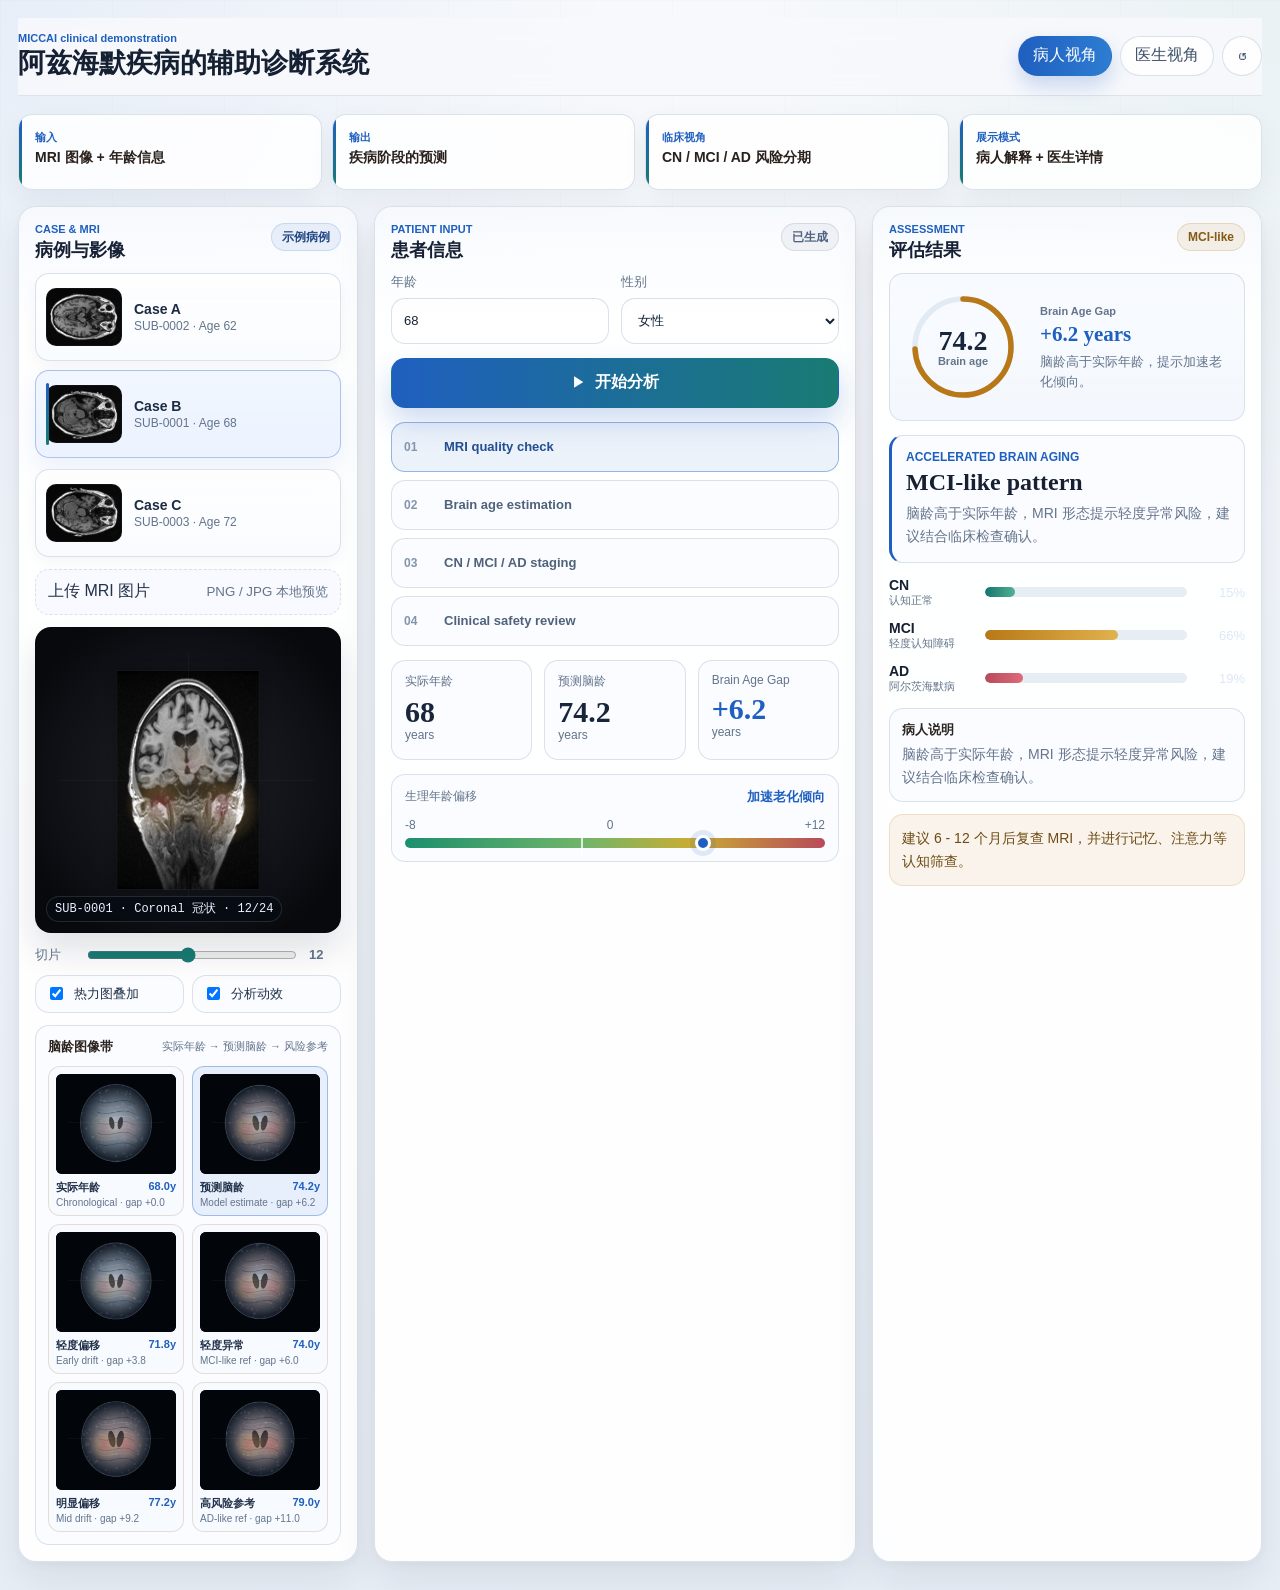
==== commit e2b963ed: "Remove demo subtitle" ====
--- a/miccai-demo/index.html
+++ b/miccai-demo/index.html
@@ -13,7 +13,6 @@
       <div>
         <p class="product-kicker">MICCAI clinical demonstration</p>
         <h1>阿兹海默疾病的辅助诊断系统</h1>
-        <p class="top-subtitle">论文的交互演示</p>
       </div>
       <div class="top-actions" aria-label="视角切换">
         <button class="mode-button active" type="button" data-view="patient">病人视角</button>
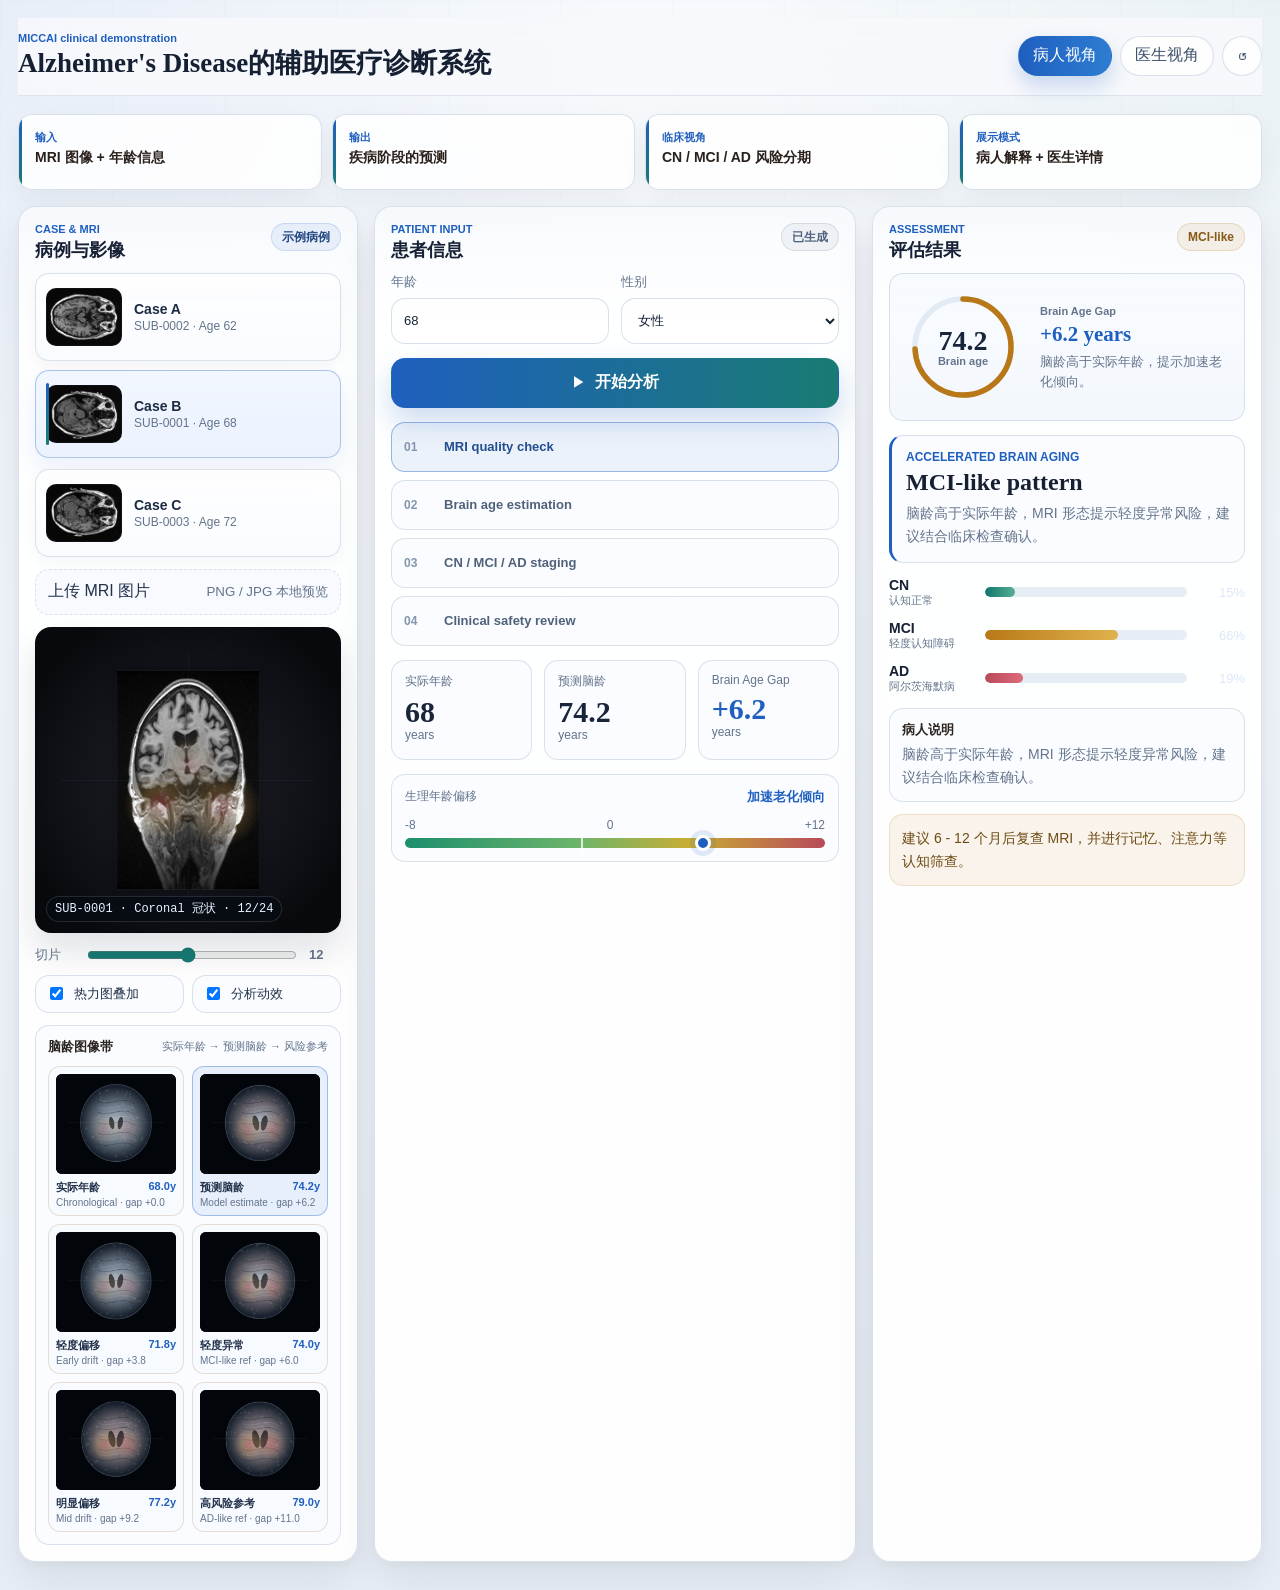
==== commit 416165aa: "Update MICCAI demo title" ====
--- a/miccai-demo/index.html
+++ b/miccai-demo/index.html
@@ -3,7 +3,7 @@
 <head>
   <meta charset="UTF-8" />
   <meta name="viewport" content="width=device-width, initial-scale=1.0" />
-  <title>阿兹海默疾病的辅助诊断系统</title>
+  <title>Alzheimer's Disease的辅助医疗诊断系统</title>
   <link rel="icon" href="data:image/svg+xml,%3Csvg xmlns='http://www.w3.org/2000/svg' viewBox='0 0 64 64'%3E%3Crect width='64' height='64' rx='14' fill='%23101a2b'/%3E%3Cpath d='M18 36c0-10 7-18 16-18s16 8 16 18-7 16-16 16-16-6-16-16Z' fill='%2334d1c3' fill-opacity='.2'/%3E%3Cpath d='M26 42c0-5 3-10 6-10s6 5 6 10-3 8-6 8-6-3-6-8Z' fill='%234da3ff'/%3E%3Cpath d='M32 16v32' stroke='%23e9f1fb' stroke-width='2' stroke-linecap='round' opacity='.5'/%3E%3C/svg%3E" />
   <link rel="stylesheet" href="./styles.css" />
 </head>
@@ -12,7 +12,7 @@
     <header class="topbar">
       <div>
         <p class="product-kicker">MICCAI clinical demonstration</p>
-        <h1>阿兹海默疾病的辅助诊断系统</h1>
+        <h1>Alzheimer's Disease的辅助医疗诊断系统</h1>
       </div>
       <div class="top-actions" aria-label="视角切换">
         <button class="mode-button active" type="button" data-view="patient">病人视角</button>
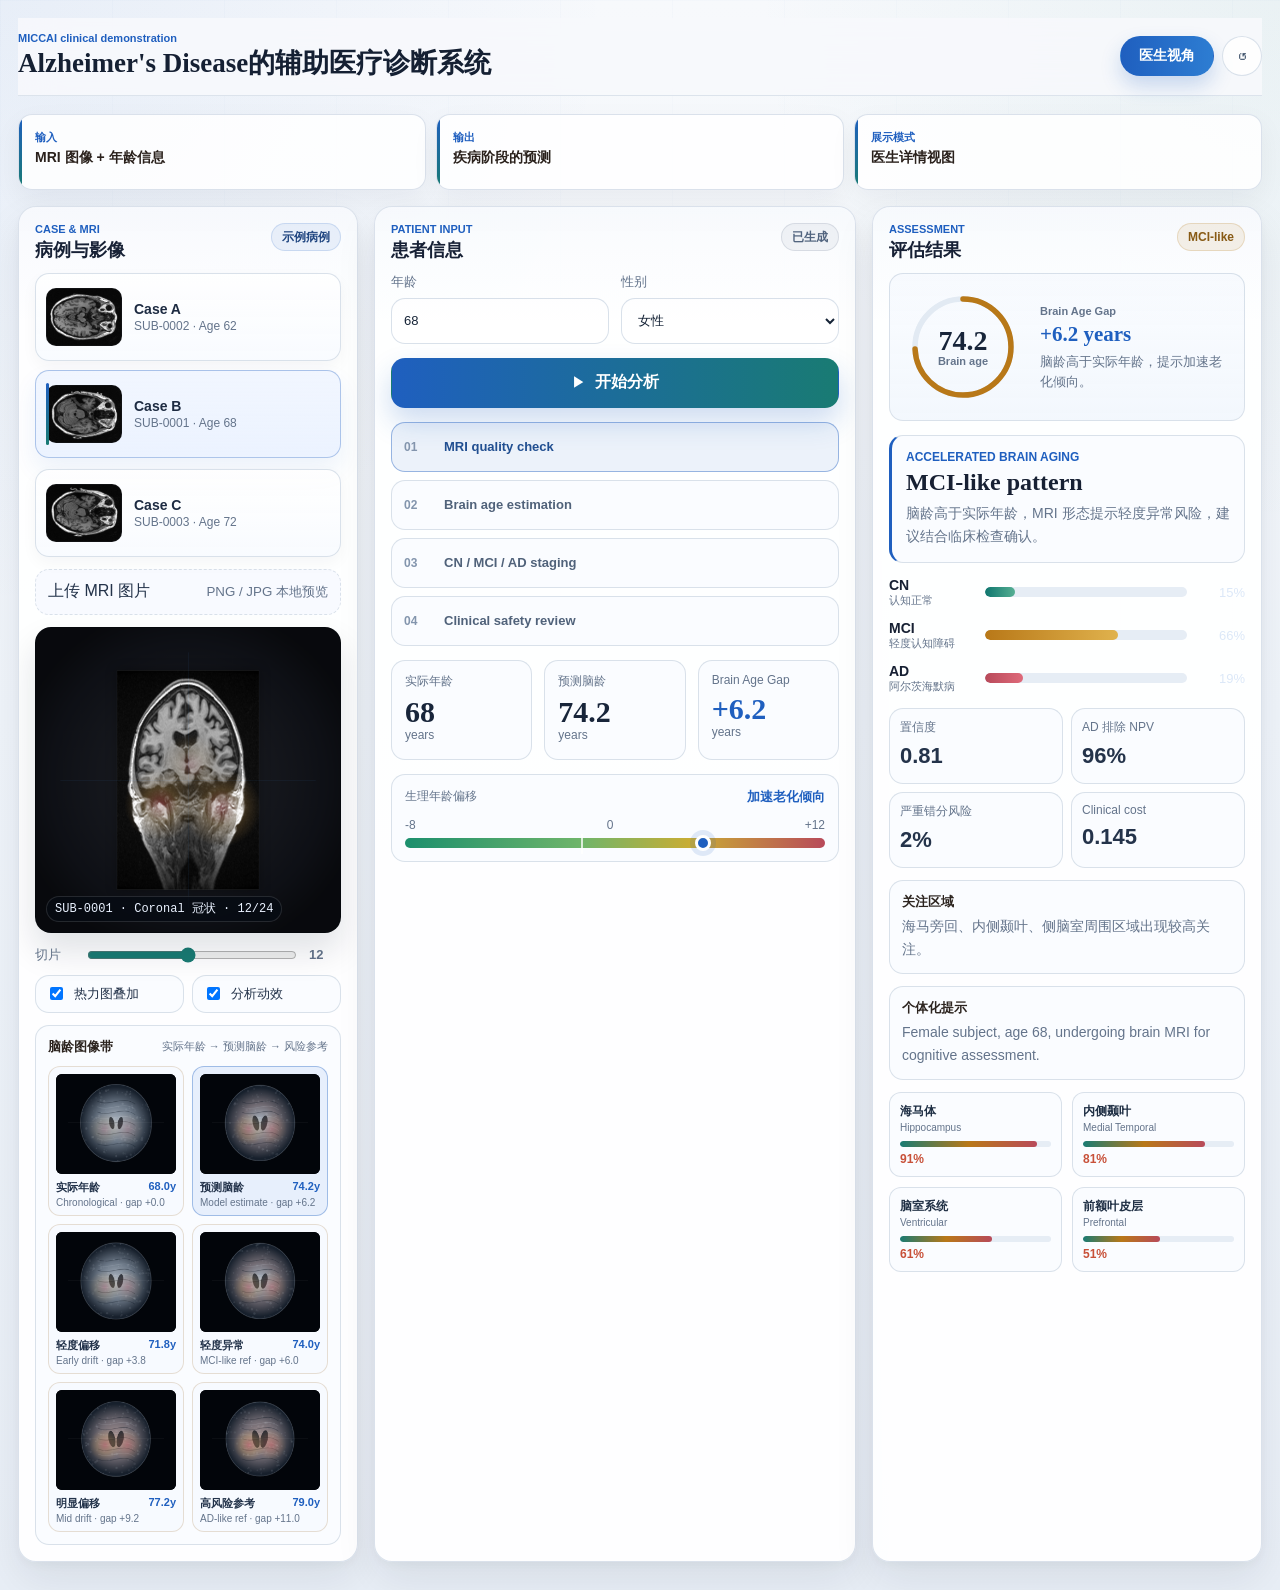
==== commit d4928221: "Use doctor-only view for MICCAI demo" ====
--- a/miccai-demo/index.html
+++ b/miccai-demo/index.html
@@ -14,9 +14,8 @@
         <p class="product-kicker">MICCAI clinical demonstration</p>
         <h1>Alzheimer's Disease的辅助医疗诊断系统</h1>
       </div>
-      <div class="top-actions" aria-label="视角切换">
-        <button class="mode-button active" type="button" data-view="patient">病人视角</button>
-        <button class="mode-button" type="button" data-view="doctor">医生视角</button>
+      <div class="top-actions" aria-label="当前视角">
+        <span class="mode-pill">医生视角</span>
         <button class="icon-button" id="resetBtn" type="button" title="重置病例">↺</button>
       </div>
     </header>
@@ -31,12 +30,8 @@
         <strong>疾病阶段的预测</strong>
       </div>
       <div>
-        <span>临床视角</span>
-        <strong>CN / MCI / AD 风险分期</strong>
-      </div>
-      <div>
         <span>展示模式</span>
-        <strong>病人解释 + 医生详情</strong>
+        <strong>医生详情视图</strong>
       </div>
     </section>
 
@@ -222,15 +217,7 @@
           </div>
         </div>
 
-        <div class="view-panel" id="patientView">
-          <div class="clinical-note">
-            <strong>病人说明</strong>
-            <p id="patientNote">这不是临床诊断，而是基于 MRI 形态和年龄信息生成的脑健康风险提示。</p>
-          </div>
-          <div class="recommendation" id="patientRecommendation">建议 6 - 12 个月后复查 MRI，并进行记忆、注意力等认知筛查。</div>
-        </div>
-
-        <div class="view-panel hidden" id="doctorView">
+        <div class="view-panel" id="doctorView">
           <div class="doctor-grid">
             <div><span>置信度</span><strong id="confidenceVal">0.81</strong></div>
             <div><span>AD 排除 NPV</span><strong id="npvVal">96.5%</strong></div>
--- a/miccai-demo/styles.css
+++ b/miccai-demo/styles.css
@@ -1862,3 +1862,38 @@
     scroll-behavior: auto !important;
   }
 }
+
+.intro-panel {
+  grid-template-columns: repeat(3, minmax(0, 1fr));
+}
+
+.mode-pill {
+  display: inline-flex;
+  align-items: center;
+  justify-content: center;
+  min-height: 40px;
+  padding: 0 18px;
+  border-radius: 999px;
+  color: #fff;
+  background: linear-gradient(90deg, var(--blue), #2d7dd2);
+  border: 1px solid transparent;
+  box-shadow: 0 10px 20px rgba(31, 95, 191, .22);
+  font-size: 14px;
+  font-weight: 700;
+}
+
+@media (max-width: 1160px) {
+  .intro-panel {
+    grid-template-columns: repeat(3, minmax(0, 1fr));
+  }
+}
+
+@media (max-width: 820px) {
+  .intro-panel {
+    grid-template-columns: 1fr;
+  }
+
+  .mode-pill {
+    flex: 1;
+  }
+}
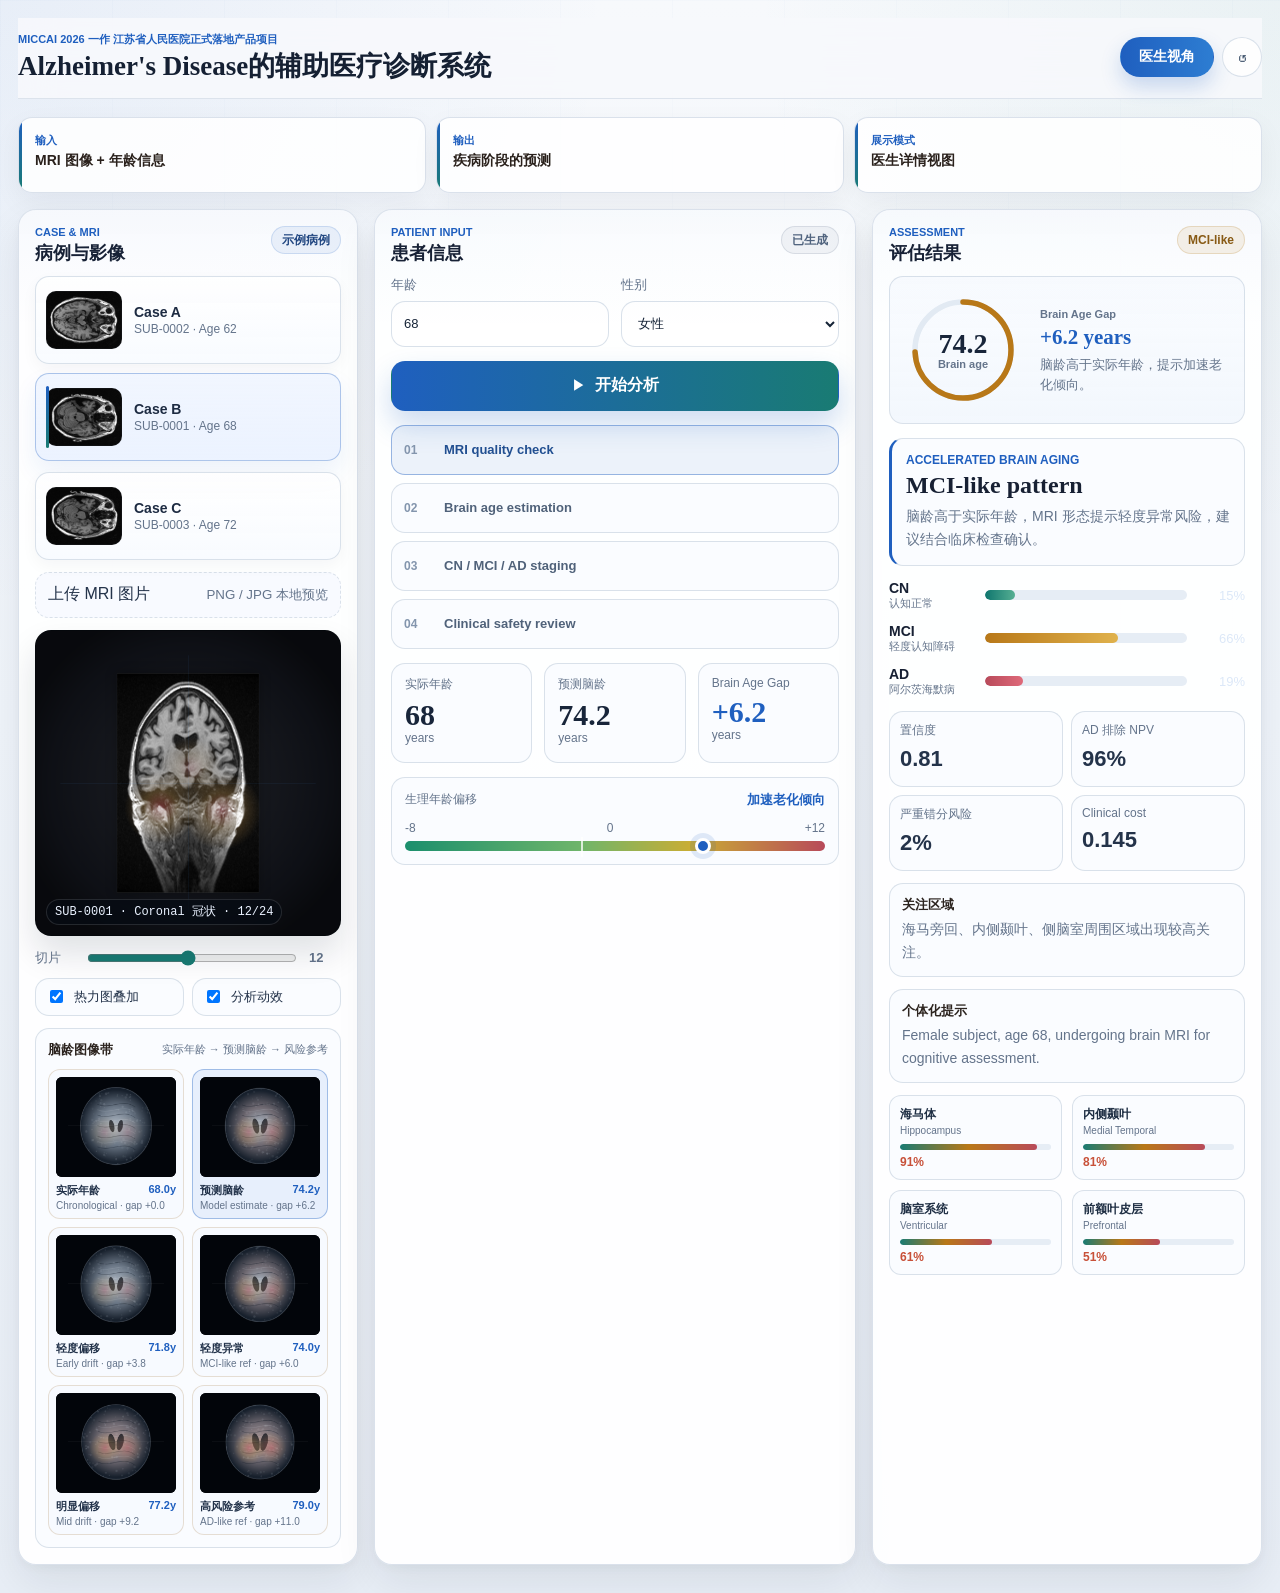
==== commit 9faf5066: "Update MICCAI demo kicker text" ====
--- a/miccai-demo/index.html
+++ b/miccai-demo/index.html
@@ -11,7 +11,7 @@
   <div class="app">
     <header class="topbar">
       <div>
-        <p class="product-kicker">MICCAI clinical demonstration</p>
+        <p class="product-kicker">MICCAI 2026 一作 江苏省人民医院正式落地产品项目</p>
         <h1>Alzheimer's Disease的辅助医疗诊断系统</h1>
       </div>
       <div class="top-actions" aria-label="当前视角">
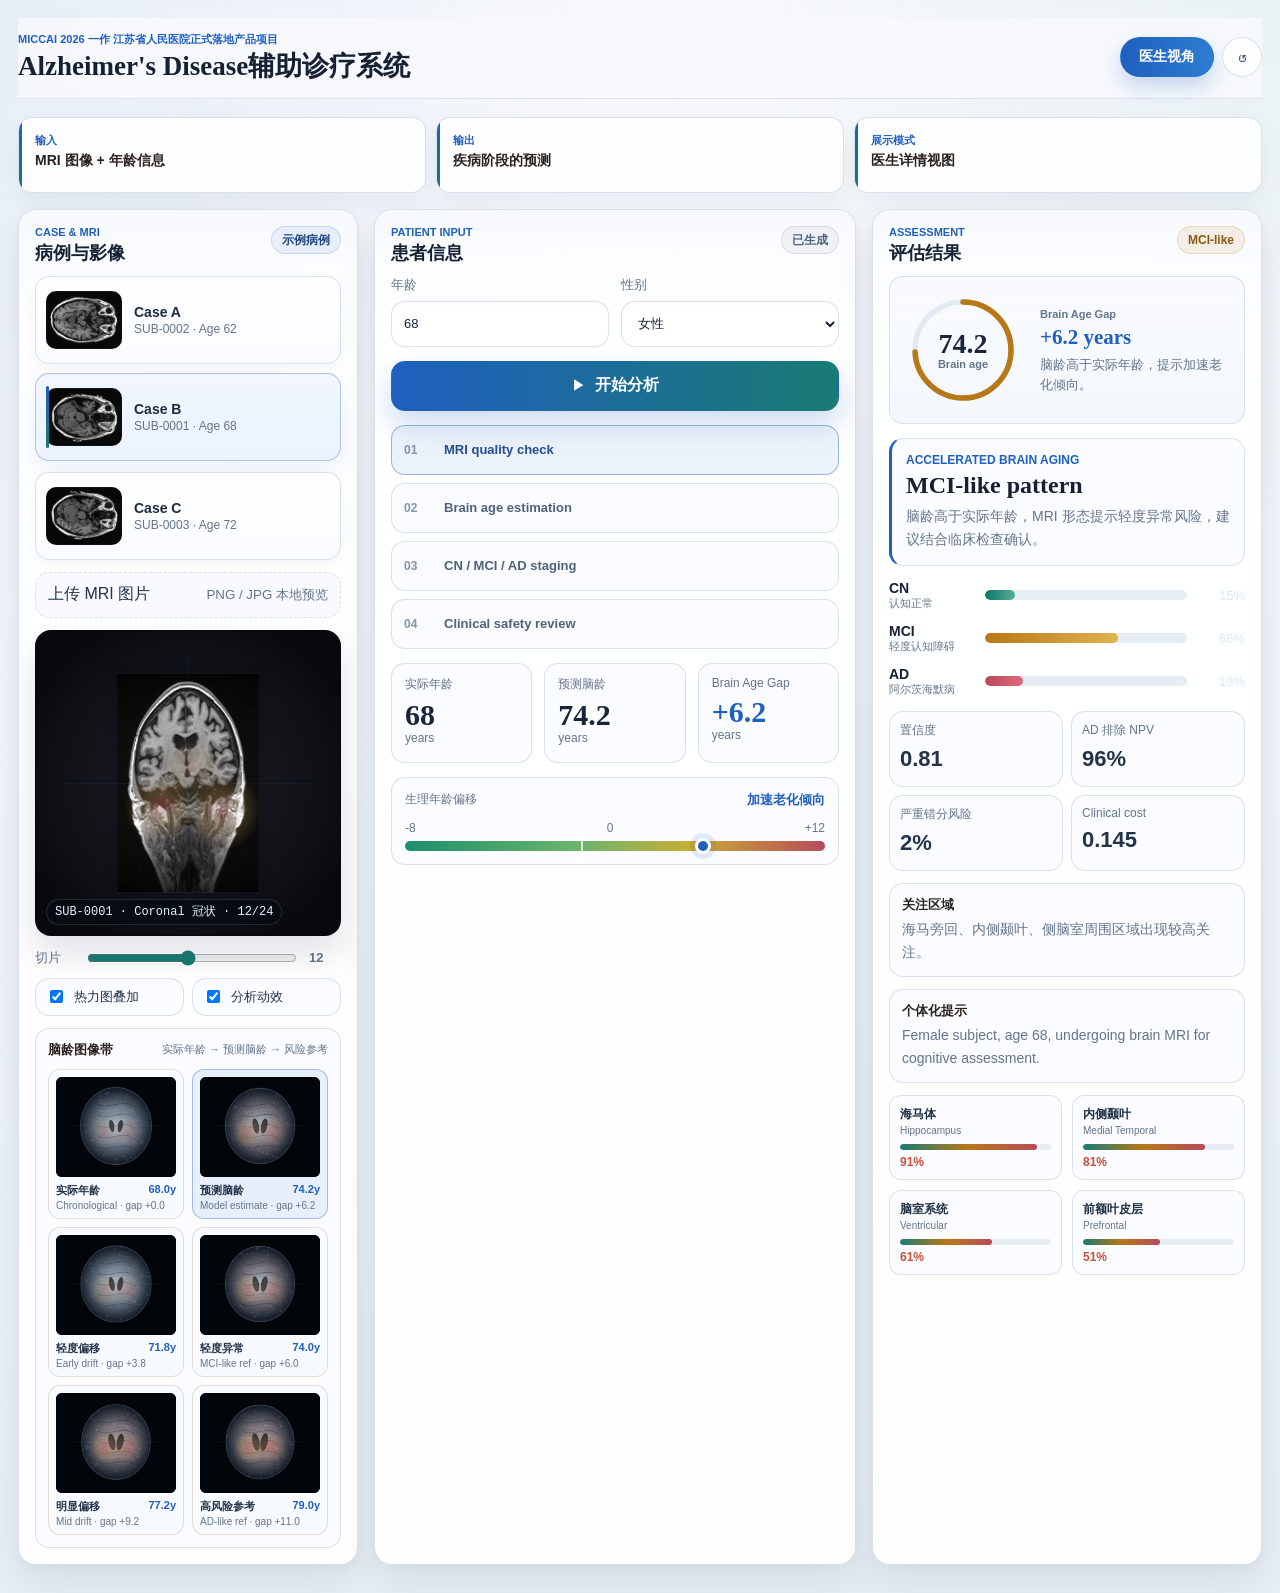
==== commit 09d39c78: "Shorten MICCAI demo title" ====
--- a/miccai-demo/index.html
+++ b/miccai-demo/index.html
@@ -3,7 +3,7 @@
 <head>
   <meta charset="UTF-8" />
   <meta name="viewport" content="width=device-width, initial-scale=1.0" />
-  <title>Alzheimer's Disease的辅助医疗诊断系统</title>
+  <title>Alzheimer's Disease辅助诊疗系统</title>
   <link rel="icon" href="data:image/svg+xml,%3Csvg xmlns='http://www.w3.org/2000/svg' viewBox='0 0 64 64'%3E%3Crect width='64' height='64' rx='14' fill='%23101a2b'/%3E%3Cpath d='M18 36c0-10 7-18 16-18s16 8 16 18-7 16-16 16-16-6-16-16Z' fill='%2334d1c3' fill-opacity='.2'/%3E%3Cpath d='M26 42c0-5 3-10 6-10s6 5 6 10-3 8-6 8-6-3-6-8Z' fill='%234da3ff'/%3E%3Cpath d='M32 16v32' stroke='%23e9f1fb' stroke-width='2' stroke-linecap='round' opacity='.5'/%3E%3C/svg%3E" />
   <link rel="stylesheet" href="./styles.css" />
 </head>
@@ -12,7 +12,7 @@
     <header class="topbar">
       <div>
         <p class="product-kicker">MICCAI 2026 一作 江苏省人民医院正式落地产品项目</p>
-        <h1>Alzheimer's Disease的辅助医疗诊断系统</h1>
+        <h1>Alzheimer's Disease辅助诊疗系统</h1>
       </div>
       <div class="top-actions" aria-label="当前视角">
         <span class="mode-pill">医生视角</span>
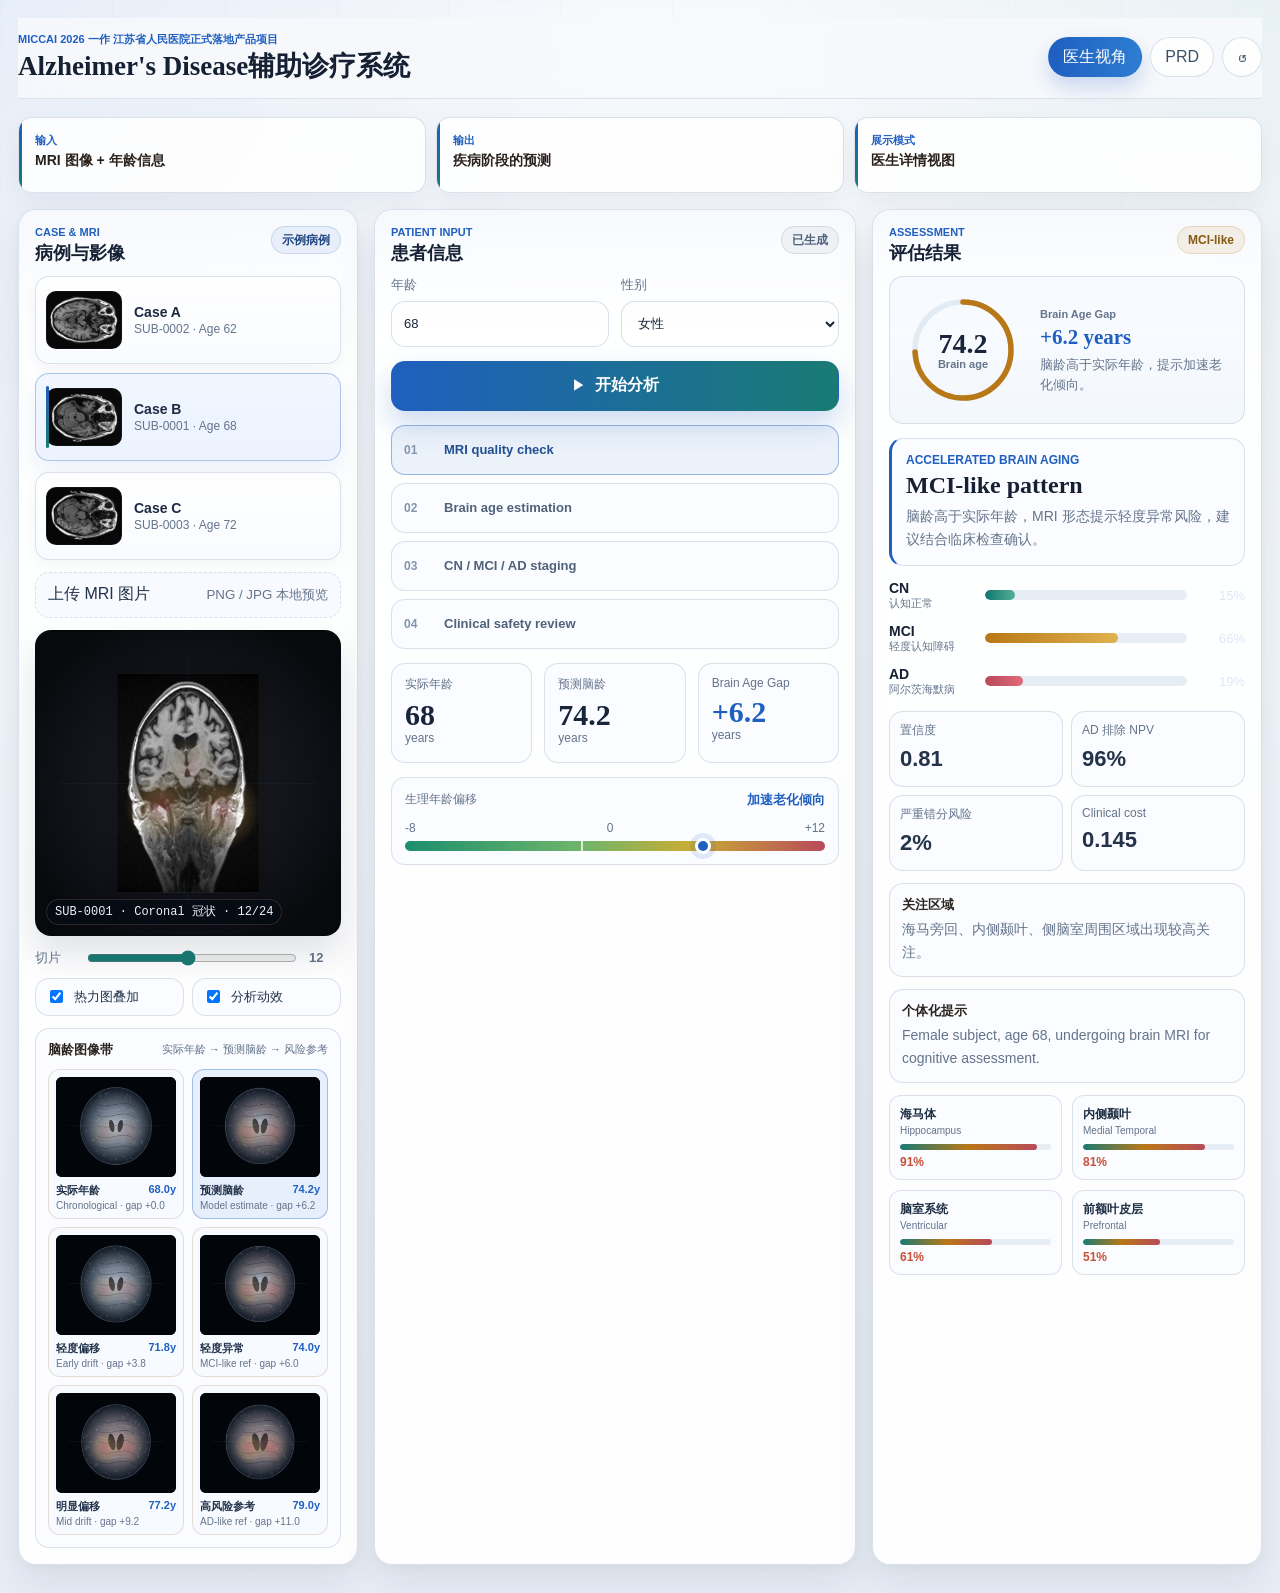
==== commit 0879eb73: "Update PRD product wording" ====
--- a/miccai-demo/index.html
+++ b/miccai-demo/index.html
@@ -15,7 +15,8 @@
         <h1>Alzheimer's Disease辅助诊疗系统</h1>
       </div>
       <div class="top-actions" aria-label="当前视角">
-        <span class="mode-pill">医生视角</span>
+        <button class="mode-button active" type="button" data-view="doctor">医生视角</button>
+        <button class="mode-button" type="button" data-view="prd">PRD</button>
         <button class="icon-button" id="resetBtn" type="button" title="重置病例">↺</button>
       </div>
     </header>
@@ -238,6 +239,243 @@
     </main>
   </div>
 
+  <div class="prd-backdrop hidden" id="prdBackdrop" aria-hidden="true"></div>
+  <aside class="prd-drawer hidden" id="prdDrawer" aria-hidden="true" aria-label="PRD 文档">
+    <header class="prd-header">
+      <div>
+        <p class="product-kicker">Product Requirement Document</p>
+        <h2>Alzheimer's Disease辅助诊疗系统 PRD</h2>
+      </div>
+      <button class="icon-button prd-close" id="prdCloseBtn" type="button" title="关闭 PRD">×</button>
+    </header>
+
+    <section class="prd-summary">
+      <div><span>目标用户</span><strong>影像科医生 / 神经内科医生</strong></div>
+      <div><span>核心场景</span><strong>阿兹海默疾病患者的早期诊断</strong></div>
+      <div><span>技术基础</span><strong>Mixture of Experts（参考豆包的技术框架之一）</strong></div>
+    </section>
+
+    <nav class="prd-toc" aria-label="PRD 目录">
+      <a href="#prd-problem">2 背景与价值</a>
+      <a href="#prd-solution">3 整体方案</a>
+      <a href="#prd-metrics-roadmap">4 指标与规划</a>
+      <a href="#prd-features">5 功能设计</a>
+      <a href="#prd-logic">6 业务逻辑</a>
+      <a href="#prd-exception">7 边界异常</a>
+      <a href="#prd-evaluation">8 埋点评估</a>
+      <a href="#prd-risk">9 风险依赖</a>
+    </nav>
+
+    <article class="prd-content">
+      <section id="prd-problem" class="prd-section">
+        <span class="section-label">2. Problem & Value Proposition</span>
+        <h3>背景与价值</h3>
+        <h4>2.1 项目背景</h4>
+        <p>随着人口老龄化加速，认知正常（CN）、轻度认知障碍（MCI）与阿尔茨海默病（AD）谱系人群的脑结构退化评估成为神经影像和临床筛查的重要问题。不同个体在相同实际年龄下可能呈现不同脑衰老轨迹，单纯依赖实际年龄或医生主观阅片难以稳定刻画脑结构状态。</p>
+        <p>脑龄预测通过 MRI 建模个体生理脑龄，并计算 Brain Age Gap（预测脑龄 - 实际年龄），能够把脑衰老偏离程度转化为连续、可解释的量化指标。本产品面向医院真实使用场景，提供医生端辅助诊疗工作台。</p>
+
+        <h4>2.2 用户痛点</h4>
+        <ul>
+          <li>医生需要在大量 MRI 影像中快速识别异常脑衰老模式，人工判断耗时且一致性不足。</li>
+          <li>CN、MCI、AD 的结构差异存在连续过渡，早期 MCI 风险提示不够直观。</li>
+          <li>传统 AI 结果常只给出单一分数，缺少脑区关注、置信度、不确定性等医生可复核信息。</li>
+          <li>医院落地需要可演示、可解释、可审计的前端流程，而不是只停留在模型离线评估结果。</li>
+        </ul>
+
+        <h4>2.3 问题分析 / 竞品分析</h4>
+        <p>竞品分析聚焦不同算法路线与医学 AI 方案。当前竞品不是普通软件，而是面向脑龄预测、AD 早期筛查和医学影像解释的技术方案。</p>
+        <div class="prd-table-wrap">
+          <table class="prd-table">
+            <thead>
+              <tr><th>竞品 / 方案</th><th>能力</th><th>主要不足</th><th>本产品差异点</th></tr>
+            </thead>
+            <tbody>
+              <tr><td>传统 BrainAGE / 机器学习</td><td>基于手工特征估计脑龄</td><td>特征表达弱，难刻画复杂结构变化</td><td>使用深度 MRI 表征与医生可读的风险输出</td></tr>
+              <tr><td>3D CNN 脑龄模型</td><td>端到端学习 MRI 到年龄映射</td><td>多为单模型，容易学习平均化衰老规律</td><td>引入多专家模型刻画异质脑衰老轨迹</td></tr>
+              <tr><td>Transformer 类模型</td><td>增强全局结构建模能力</td><td>解释成本高，临床阶段语义弱</td><td>输出 BAG、CN/MCI/AD 概率和热力图解释</td></tr>
+              <tr><td>普通 MoE 方法</td><td>可分配不同专家处理不同样本</td><td>路由不稳定，专家塌缩，缺少医学先验</td><td>使用诊断后验引导路由，配合负载均衡与计划式教学</td></tr>
+              <tr><td>通用医学影像 AI 工具</td><td>支持影像上传和结果展示</td><td>通常不围绕脑龄偏移和 AD 分期闭环设计</td><td>聚焦 AD 辅助诊疗，形成 MRI → 脑龄 → 分期 → 解释闭环</td></tr>
+            </tbody>
+          </table>
+        </div>
+
+        <h4>2.4 产品价值</h4>
+        <ul>
+          <li>为医生提供“脑龄 + Brain Age Gap + CN/MCI/AD 概率 + 脑区热力图”的统一辅助判断入口。</li>
+          <li>将诊断感知路由、多专家协同和可解释性输出产品化为可交互临床工作台。</li>
+          <li>支持示例病例、MRI 上传、年龄/性别输入和结果模拟，便于科研成果展示、院内沟通和产品化验证。</li>
+        </ul>
+
+        <h4>2.5 商业价值</h4>
+        <ul>
+          <li>医院侧：可作为影像科/神经内科 AD 早筛辅助模块，提升科研转化与智慧医院展示能力。</li>
+          <li>科室侧：沉淀标准化脑健康评估流程，减少重复阅片和沟通成本。</li>
+          <li>项目侧：以江苏省人民医院落地项目为样板，后续可拓展为院内部署、科研队列管理和多中心验证平台。</li>
+        </ul>
+      </section>
+
+      <section id="prd-solution" class="prd-section">
+        <span class="section-label">3. Overall Solution</span>
+        <h3>整体方案</h3>
+        <h4>3.1 产品定位</h4>
+        <p>本产品定位为医生端 Alzheimer's Disease 辅助诊疗系统，面向结构 MRI 场景，提供脑龄预测、脑龄偏移分析、CN/MCI/AD 风险分期和脑区解释视图。系统不是自动诊断工具，而是帮助医生形成更快、更稳定、更可解释的辅助判断。</p>
+
+        <h4>3.2 整体流程（Workflow）</h4>
+        <ol>
+          <li>选择示例病例或上传 MRI 图像。</li>
+          <li>输入患者年龄、性别等基础信息。</li>
+          <li>系统进行 MRI quality check、脑龄估计、CN/MCI/AD 分期和安全复核。</li>
+          <li>输出预测脑龄、Brain Age Gap、风险阶段、置信度和严重错分风险。</li>
+          <li>展示 Grad-CAM 风格热力图和关注脑区，供医生复核。</li>
+          <li>Beta/GA 阶段支持结果留痕、报告导出、PACS/HIS 集成。</li>
+        </ol>
+
+        <h4>3.3 系统架构</h4>
+        <div class="prd-architecture">
+          <div><strong>前端交互层</strong><span>医生工作台、MRI 预览、风险图表、PRD 展示</span></div>
+          <div><strong>业务服务层</strong><span>病例管理、任务状态、报告生成、审计日志</span></div>
+          <div><strong>模型推理层</strong><span>共享编码器、诊断分支、MoE 路由器、年龄专家、不确定性头</span></div>
+          <div><strong>数据集成层</strong><span>MRI 文件、年龄/性别、CN/MCI/AD 标签、PACS/HIS/科研队列</span></div>
+        </div>
+      </section>
+
+      <section id="prd-metrics-roadmap" class="prd-section">
+        <span class="section-label">4. Success Metrics & Roadmap</span>
+        <h3>成功指标与规划</h3>
+        <h4>4.1 北极星指标</h4>
+        <p>医生完成一次 MRI 辅助评估并认可结果可用于临床参考的比例。该指标同时衡量流程可用性、模型可信度和医生解释接受度。</p>
+
+        <h4>4.2 核心业务指标</h4>
+        <ul>
+          <li>任务完成率：上传 MRI 后成功生成评估结果的比例。</li>
+          <li>医生采纳率：医生查看结果后选择保留/导出/记录的比例。</li>
+          <li>平均分析耗时：从上传到生成评估结果的时间。</li>
+          <li>模型指标：MAE、RMSE、r、GFI、WSR、CN/MCI/AD 分期准确率。</li>
+          <li>解释指标：热力图查看率、脑区解释展开率、医生反馈有效率。</li>
+        </ul>
+
+        <h4>4.3 Roadmap（MVP → Beta → GA）</h4>
+        <div class="roadmap-grid">
+          <div><strong>MVP</strong><span>示例病例、MRI 上传、年龄性别输入、Mock 预测、医生视图、PRD 面板</span></div>
+          <div><strong>Beta</strong><span>接入真实推理 API、报告导出、用户反馈、异常处理、院内小样本验证</span></div>
+          <div><strong>GA</strong><span>PACS/HIS 集成、多中心验证、权限审计、模型监控、正式临床辅助工作流</span></div>
+        </div>
+      </section>
+
+      <section id="prd-features" class="prd-section">
+        <span class="section-label">5. Detailed Solution</span>
+        <h3>详细功能设计</h3>
+
+        <div class="feature-block">
+          <h4>功能一：病例与 MRI 输入</h4>
+          <p><strong>功能描述：</strong>支持 Case A/B/C 示例病例和本地 MRI 图片上传，帮助医生快速进入分析流程。</p>
+          <p><strong>交互流程：</strong>选择病例或上传图片 → MRI 预览 → 调整切片 → 开启/关闭热力图。</p>
+          <p><strong>页面设计：</strong>左侧病例列表 + MRI viewer + 切片滑杆 + 热力图开关。</p>
+          <p><strong>业务规则：</strong>图片格式限制 PNG/JPG；上传图片仅本地预览；未接后端时采用 Mock 推理。</p>
+          <p><strong>异常处理：</strong>图片损坏、格式不支持、缺少 MRI 时提示用户更换文件或使用示例病例。</p>
+        </div>
+
+        <div class="feature-block">
+          <h4>功能二：患者基础信息与分析流程</h4>
+          <p><strong>功能描述：</strong>收集年龄、性别等基础人口学信息，作为脑龄预测和个体化建模的输入。</p>
+          <p><strong>交互流程：</strong>输入年龄/性别 → 点击开始分析 → 展示四阶段进度 → 生成结果。</p>
+          <p><strong>页面设计：</strong>中间区域展示输入表单、分析按钮、pipeline 和脑龄偏移指标。</p>
+          <p><strong>业务规则：</strong>年龄范围 35-95；性别用于个体差异编码；分析完成后更新风险和脑龄轨道。</p>
+          <p><strong>异常处理：</strong>年龄为空或超范围时自动约束；模型异常时降级展示“待复核”。</p>
+        </div>
+
+        <div class="feature-block">
+          <h4>功能三：疾病阶段预测与医生解释视图</h4>
+          <p><strong>功能描述：</strong>输出 CN/MCI/AD 概率、预测脑龄、BAG、置信度、AD 排除 NPV、严重错分风险与关注脑区。</p>
+          <p><strong>交互流程：</strong>分析完成 → 查看结果卡片 → 查看概率分布 → 查看医生指标 → 查看脑区归因。</p>
+          <p><strong>页面设计：</strong>右侧评估结果区，包含脑龄环图、概率条、医生指标卡和脑区归因条。</p>
+          <p><strong>业务规则：</strong>最终风险阶段由概率分布与 BAG 阈值共同决定；高风险结果需要医生复核。</p>
+          <p><strong>异常处理：</strong>置信度低、严重错分风险高或图像质量差时，结果标记为“建议复核”。</p>
+        </div>
+
+        <div class="feature-block">
+          <h4>功能四：PRD 文档查看</h4>
+          <p><strong>功能描述：</strong>在医生视角右侧提供 PRD 入口，便于展示产品背景、功能规划和落地逻辑。</p>
+          <p><strong>交互流程：</strong>点击 PRD → 打开右侧文档抽屉 → 浏览目录和章节 → 点击医生视角或关闭按钮返回。</p>
+          <p><strong>页面设计：</strong>右侧抽屉式文档，目录固定在顶部，正文按 PRD 章节组织。</p>
+          <p><strong>业务规则：</strong>PRD 仅作为产品说明，不影响分析状态和病例数据。</p>
+          <p><strong>异常处理：</strong>小屏幕下 PRD 抽屉全屏展示，避免正文溢出。</p>
+        </div>
+      </section>
+
+      <section id="prd-logic" class="prd-section">
+        <span class="section-label">6. Business Logic</span>
+        <h3>核心业务逻辑</h3>
+        <h4>搜索策略</h4>
+        <p>MVP 阶段无复杂搜索，病例选择基于 Case A/B/C 示例；Beta 阶段支持按患者编号、风险阶段、年龄区间和检查时间检索历史病例。</p>
+        <h4>推荐策略</h4>
+        <p>系统根据 BAG、BAGZ、CN/MCI/AD 概率和不确定性输出复核建议：正常随访、认知量表评估、神经内科进一步检查或高风险优先复核。</p>
+        <h4>排序逻辑</h4>
+        <p>历史队列优先展示高 AD 概率、高 Brain Age Gap、高严重错分风险和低置信度病例；科研队列可按 BAGZ 分位数排序。</p>
+        <h4>Agent Workflow</h4>
+        <ol>
+          <li>影像接入：读取 MRI 与基础人口学信息。</li>
+          <li>质量检查：判断图片格式、尺寸和可用性。</li>
+          <li>共享表征：从 T1 MRI 提取脑结构特征并融合性别信息。</li>
+          <li>诊断后验：预测 CN/MCI/AD 后验概率，作为临床语义导航。</li>
+          <li>MoE 路由：诊断后验引导 Top-K 年龄专家，避免盲目专家分配。</li>
+          <li>协同预测：融合专家输出得到预测脑龄、不确定性和 BAG/BAGZ。</li>
+          <li>解释生成：输出热力图、关注脑区、医生指标和复核建议。</li>
+        </ol>
+      </section>
+
+      <section id="prd-exception" class="prd-section">
+        <span class="section-label">7. Exception</span>
+        <h3>边界与异常</h3>
+        <ul>
+          <li><strong>错误处理：</strong>上传失败、模型超时、推理服务不可用时展示明确错误提示，并允许切换示例病例。</li>
+          <li><strong>中断流程：</strong>用户切换病例、重置或关闭 PRD 不应清空已生成结果，除非明确点击重置。</li>
+          <li><strong>空结果：</strong>无 MRI 或年龄信息缺失时禁止真实分析，MVP 使用默认示例病例兜底。</li>
+          <li><strong>降级策略：</strong>模型服务不可用时降级到规则/Mock 演示；置信度不足时输出“仅供复核参考”。</li>
+        </ul>
+      </section>
+
+      <section id="prd-evaluation" class="prd-section">
+        <span class="section-label">8. Metrics</span>
+        <h3>数据埋点与评估</h3>
+        <h4>埋点设计</h4>
+        <ul>
+          <li>case_select：病例选择、病例类型、年龄、风险阶段。</li>
+          <li>mri_upload：文件类型、尺寸、上传成功/失败。</li>
+          <li>analysis_start / analysis_complete：耗时、是否成功、最终风险阶段。</li>
+          <li>doctor_view_result：医生指标曝光、热力图开关、脑区解释查看。</li>
+          <li>prd_open / prd_close：PRD 打开次数、停留时长、章节点击。</li>
+        </ul>
+        <h4>A/B 实验</h4>
+        <p>Beta 阶段可对比“仅概率结果”与“概率 + BAG + 热力图解释”的医生采纳率和判断耗时，验证解释视图的产品价值。</p>
+        <h4>效果评估</h4>
+        <p>算法侧使用 MAE、RMSE、r、GFI、WSR、分期准确率和外部队列表现；产品侧使用完成率、采纳率、医生满意度、平均报告生成时间和异常率。</p>
+      </section>
+
+      <section id="prd-risk" class="prd-section">
+        <span class="section-label">9. Risk & Dependency</span>
+        <h3>风险与依赖</h3>
+        <h4>技术依赖</h4>
+        <ul>
+          <li>真实模型推理服务、GPU 资源、MRI 预处理、Grad-CAM 热力图生成。</li>
+          <li>PACS/HIS 对接、病例权限、报告导出和审计日志能力。</li>
+        </ul>
+        <h4>数据依赖</h4>
+        <ul>
+          <li>训练与验证依赖 ADNI、OASIS 和院内真实队列。</li>
+          <li>上线前需完成数据脱敏、受试者级划分、多中心泛化验证和医生标注复核。</li>
+        </ul>
+        <h4>上线风险</h4>
+        <ul>
+          <li>模型泛化不足：不同设备和扫描协议导致分布偏移。</li>
+          <li>临床误用风险：必须明确“辅助诊疗，不替代医生诊断”。</li>
+          <li>解释偏差风险：热力图只能作为复核参考，不能单独作为诊断依据。</li>
+          <li>合规风险：正式落地需满足院内数据安全、伦理审批和医疗 AI 使用规范。</li>
+        </ul>
+      </section>
+    </article>
+  </aside>
+
   <script src="./app.js"></script>
 </body>
 </html>
--- a/miccai-demo/styles.css
+++ b/miccai-demo/styles.css
@@ -1897,3 +1897,253 @@
     flex: 1;
   }
 }
+
+.prd-open {
+  overflow: hidden;
+}
+
+.prd-open .topbar {
+  z-index: 120;
+}
+
+.prd-backdrop {
+  position: fixed;
+  inset: 106px 0 0;
+  z-index: 80;
+  background: rgba(10, 18, 31, .38);
+  backdrop-filter: blur(5px);
+}
+
+.prd-drawer {
+  position: fixed;
+  top: 106px;
+  right: 0;
+  z-index: 90;
+  width: min(920px, calc(100vw - 44px));
+  height: calc(100vh - 106px);
+  overflow: auto;
+  padding: 24px;
+  color: var(--text);
+  background:
+    radial-gradient(circle at top right, rgba(31, 95, 191, .08), transparent 34%),
+    linear-gradient(180deg, rgba(255, 255, 255, .98), rgba(244, 248, 253, .98));
+  border-left: 1px solid rgba(216, 224, 234, .95);
+  box-shadow: -28px 0 60px rgba(11, 24, 40, .22);
+}
+
+.prd-header {
+  display: grid;
+  grid-template-columns: 1fr auto;
+  gap: 18px;
+  align-items: start;
+  padding-bottom: 18px;
+  border-bottom: 1px solid rgba(216, 224, 234, .92);
+}
+
+.prd-header h2 {
+  margin: 4px 0 8px;
+  font-size: 25px;
+  color: #152033;
+}
+
+.prd-header p {
+  margin: 0;
+  color: var(--muted);
+  line-height: 1.7;
+}
+
+.prd-close {
+  color: #41516a;
+  background: rgba(255, 255, 255, .76);
+}
+
+.prd-summary {
+  display: grid;
+  grid-template-columns: repeat(3, minmax(0, 1fr));
+  gap: 10px;
+  margin: 18px 0;
+}
+
+.prd-summary div,
+.feature-block,
+.prd-architecture div,
+.roadmap-grid div {
+  border: 1px solid rgba(216, 224, 234, .96);
+  border-radius: 14px;
+  background: rgba(250, 252, 255, .88);
+  box-shadow: 0 8px 20px rgba(11, 24, 40, .04);
+}
+
+.prd-summary div {
+  padding: 13px 14px;
+}
+
+.prd-summary span,
+.prd-architecture span,
+.roadmap-grid span {
+  display: block;
+  color: var(--muted);
+  font-size: 12px;
+  line-height: 1.55;
+}
+
+.prd-summary strong,
+.prd-architecture strong,
+.roadmap-grid strong {
+  display: block;
+  margin-top: 4px;
+  color: #18253a;
+  font-size: 14px;
+  line-height: 1.5;
+}
+
+.prd-toc {
+  position: sticky;
+  top: -1px;
+  z-index: 2;
+  display: flex;
+  gap: 8px;
+  overflow-x: auto;
+  padding: 10px 0;
+  margin: 0 0 8px;
+  background: linear-gradient(180deg, rgba(248, 251, 255, .98), rgba(248, 251, 255, .92));
+  border-bottom: 1px solid rgba(216, 224, 234, .72);
+}
+
+.prd-toc a {
+  flex: 0 0 auto;
+  padding: 8px 10px;
+  color: #20457f;
+  text-decoration: none;
+  border: 1px solid rgba(31, 95, 191, .16);
+  border-radius: 999px;
+  background: rgba(31, 95, 191, .06);
+  font-size: 12px;
+  font-weight: 700;
+}
+
+.prd-content {
+  display: grid;
+  gap: 18px;
+}
+
+.prd-section {
+  scroll-margin-top: 78px;
+  padding: 18px 0 4px;
+  border-bottom: 1px solid rgba(216, 224, 234, .82);
+}
+
+.prd-section h3 {
+  margin: 6px 0 14px;
+  color: #172033;
+  font-family: "Songti SC", "Noto Serif SC", "Source Han Serif SC", Georgia, serif;
+  font-size: 22px;
+}
+
+.prd-section h4 {
+  margin: 18px 0 8px;
+  color: #22324a;
+  font-size: 15px;
+}
+
+.prd-section p,
+.prd-section li {
+  color: #42536b;
+  font-size: 14px;
+  line-height: 1.78;
+}
+
+.prd-section p {
+  margin: 0 0 9px;
+}
+
+.prd-section ul,
+.prd-section ol {
+  margin: 8px 0 0;
+  padding-left: 20px;
+}
+
+.prd-table-wrap {
+  overflow-x: auto;
+  margin: 12px 0 4px;
+  border: 1px solid rgba(216, 224, 234, .96);
+  border-radius: 14px;
+}
+
+.prd-table {
+  width: 100%;
+  min-width: 760px;
+  border-collapse: collapse;
+  background: rgba(250, 252, 255, .9);
+}
+
+.prd-table th,
+.prd-table td {
+  padding: 11px 12px;
+  border-bottom: 1px solid rgba(216, 224, 234, .82);
+  color: #42536b;
+  font-size: 13px;
+  line-height: 1.65;
+  text-align: left;
+  vertical-align: top;
+}
+
+.prd-table th {
+  color: #18253a;
+  background: rgba(31, 95, 191, .06);
+  font-weight: 800;
+}
+
+.prd-table tr:last-child td {
+  border-bottom: 0;
+}
+
+.prd-architecture,
+.roadmap-grid {
+  display: grid;
+  grid-template-columns: repeat(2, minmax(0, 1fr));
+  gap: 10px;
+  margin-top: 10px;
+}
+
+.roadmap-grid {
+  grid-template-columns: repeat(3, minmax(0, 1fr));
+}
+
+.prd-architecture div,
+.roadmap-grid div,
+.feature-block {
+  padding: 14px;
+}
+
+.feature-block {
+  margin-top: 12px;
+}
+
+.feature-block h4 {
+  margin-top: 0;
+}
+
+@media (max-width: 820px) {
+  .prd-drawer {
+    width: 100vw;
+    top: 178px;
+    height: calc(100vh - 178px);
+    padding: 18px;
+  }
+
+  .prd-backdrop {
+    inset: 178px 0 0;
+  }
+
+  .prd-header,
+  .prd-summary,
+  .prd-architecture,
+  .roadmap-grid {
+    grid-template-columns: 1fr;
+  }
+
+  .prd-header h2 {
+    font-size: 22px;
+  }
+}
